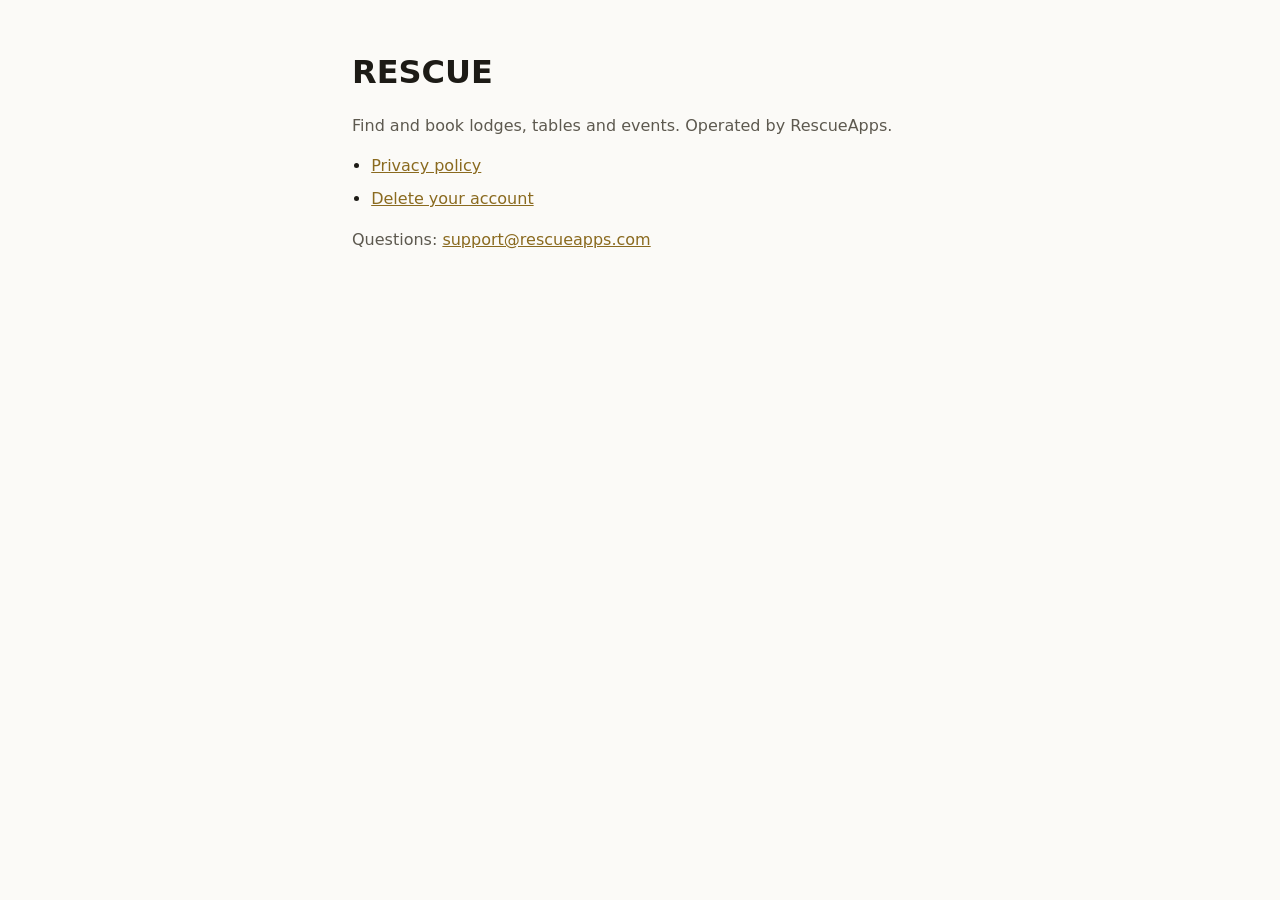
==== index.html @ b5818ec7 "Initial site: index, privacy policy, delete account Co-Authored-By: Claude Sonnet 5.5 <noreply@anthr" ====
<!doctype html>
<html lang="en">
<head>
<meta charset="utf-8">
<meta name="viewport" content="width=device-width, initial-scale=1">
<title>RESCUE</title>
<meta name="description" content="RESCUE - find and book lodges, tables and events.">
<style>
  :root { --bg:#fbfaf7; --fg:#1d1b16; --muted:#5d594f; --accent:#8a6a1f; }
  @media (prefers-color-scheme: dark) { :root { --bg:#16140f; --fg:#f1eee6; --muted:#a9a496; --accent:#d9b660; } }
  body { margin:0; background:var(--bg); color:var(--fg); font:16px/1.55 system-ui,-apple-system,"Segoe UI",Roboto,sans-serif; }
  main { max-width: 36rem; margin: 0 auto; padding: 3rem 1rem; }
  h1 { margin: 0 0 .25rem; }
  p { color: var(--muted); }
  ul { padding-left: 1.2rem; } li { margin: .5rem 0; }
  a { color: var(--accent); }
</style>
</head>
<body>
<main>
  <h1>RESCUE</h1>
  <p>Find and book lodges, tables and events. Operated by RescueApps.</p>
  <ul>
    <li><a href="privacy-policy.html">Privacy policy</a></li>
    <li><a href="delete-account.html">Delete your account</a></li>
  </ul>
  <p>Questions: <a href="mailto:support@rescueapps.com">support@rescueapps.com</a></p>
</main>
</body>
</html>
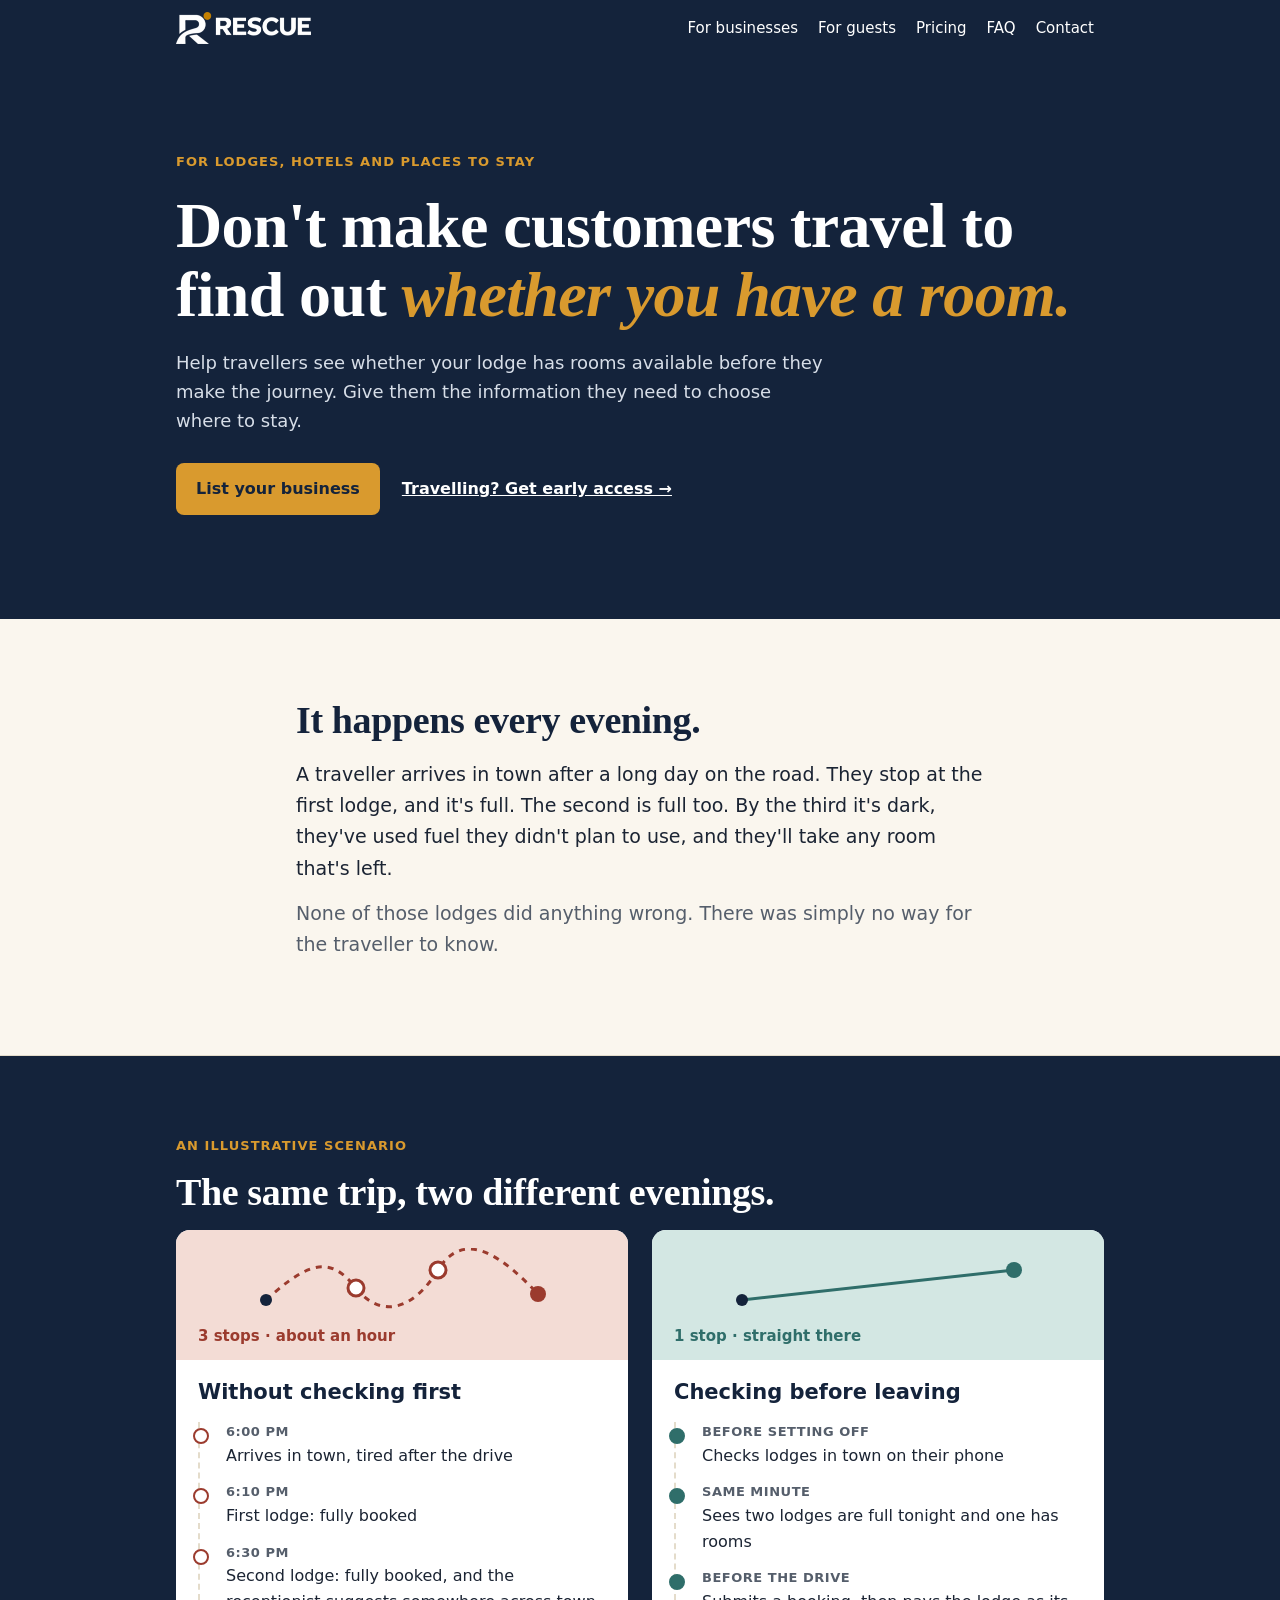
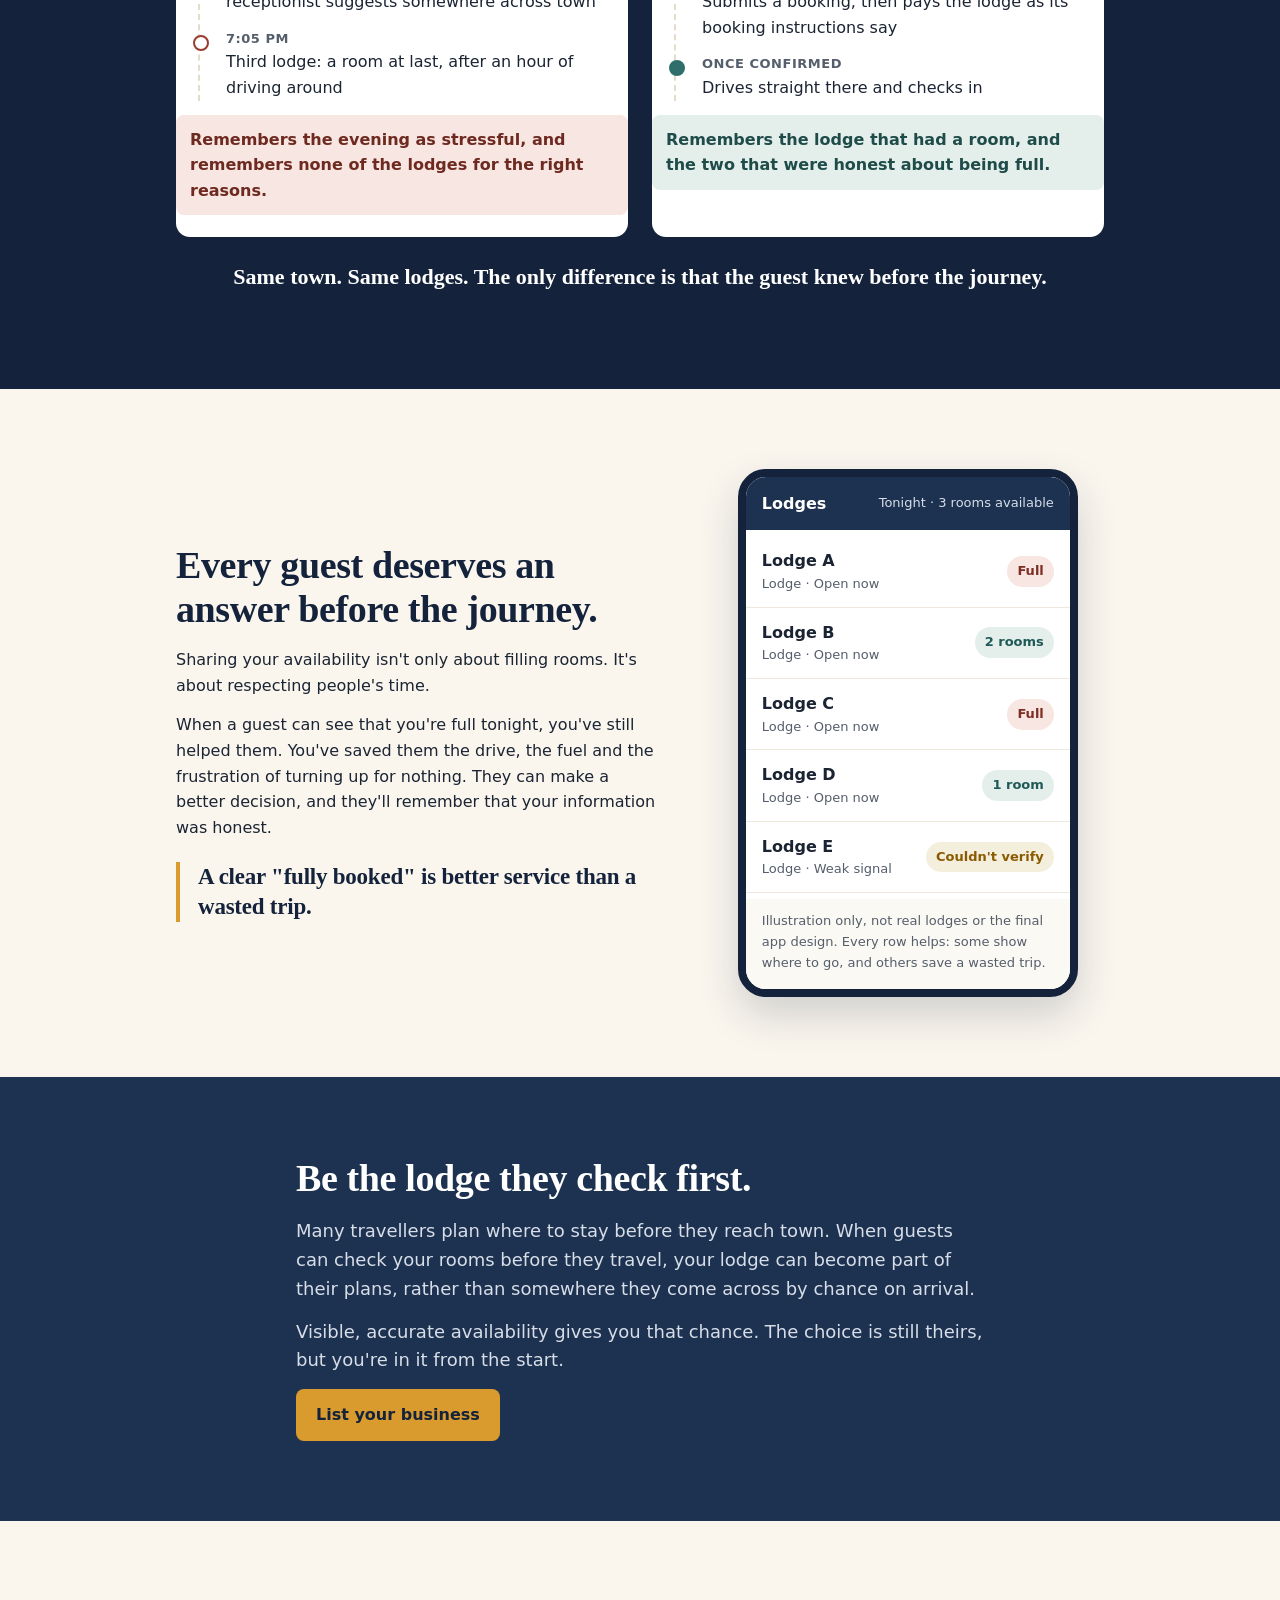
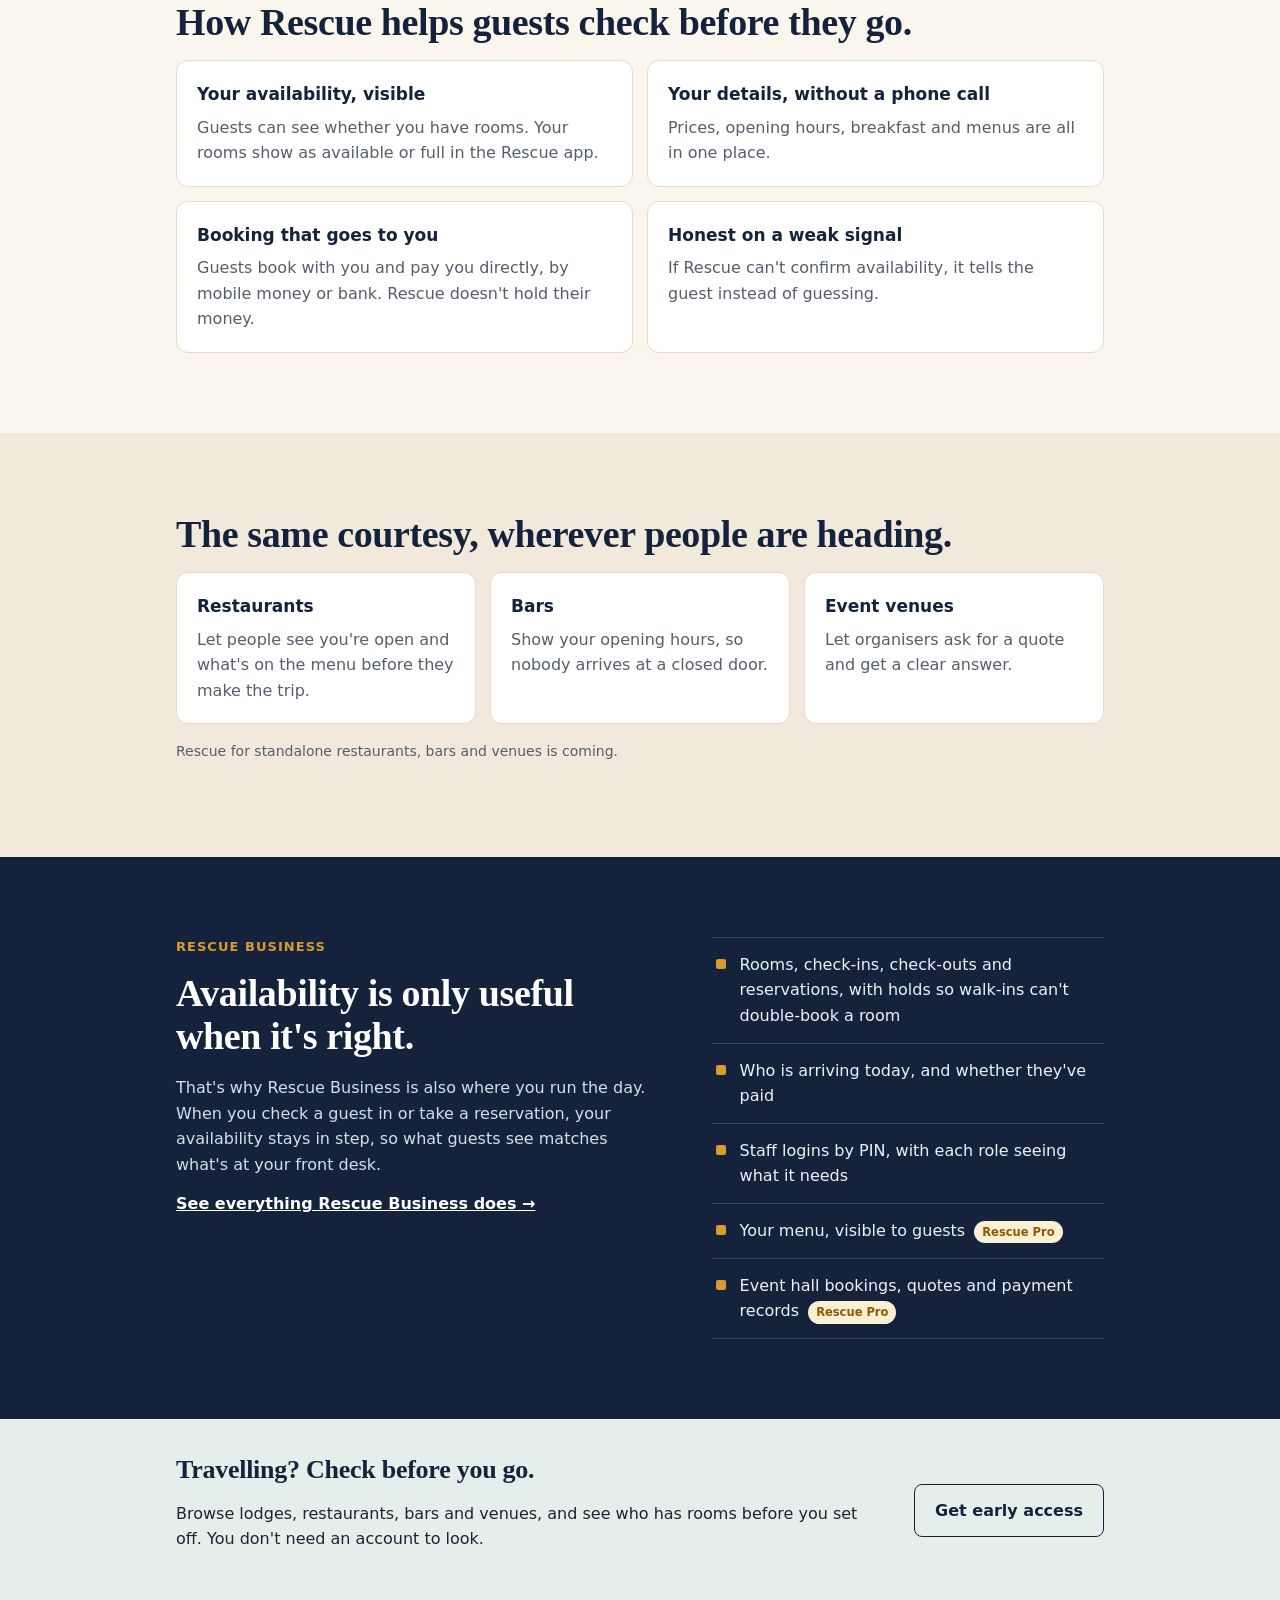
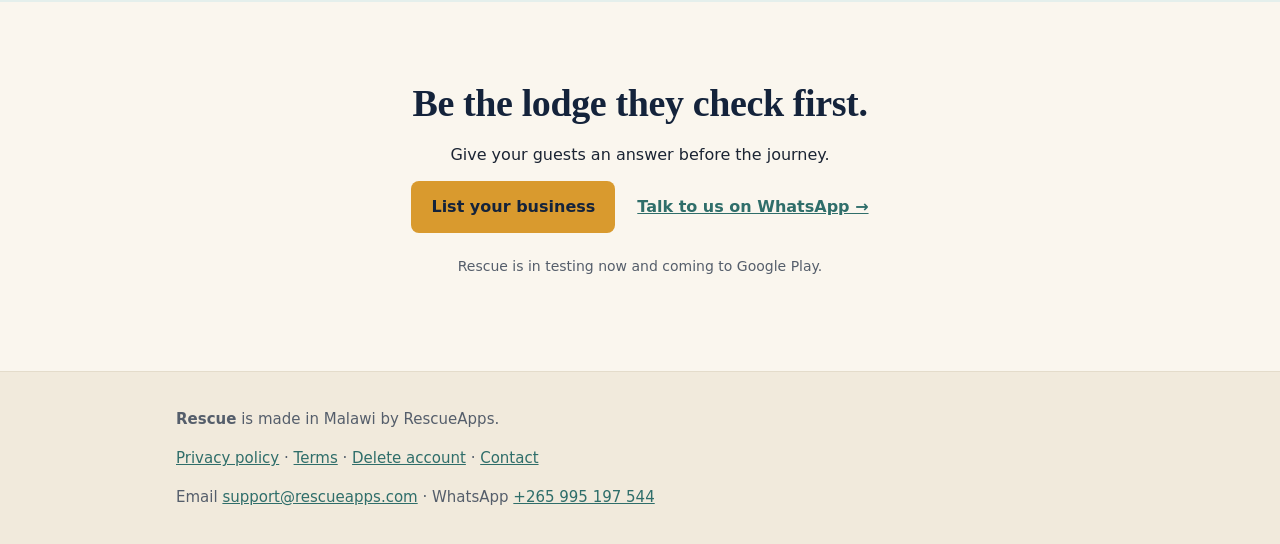
==== commit adef411a: "Rescue website v1" ====
--- a/index.html
+++ b/index.html
@@ -3,28 +3,141 @@
 <head>
 <meta charset="utf-8">
 <meta name="viewport" content="width=device-width, initial-scale=1">
-<title>RESCUE</title>
-<meta name="description" content="RESCUE - find and book lodges, tables and events.">
-<style>
-  :root { --bg:#fbfaf7; --fg:#1d1b16; --muted:#5d594f; --accent:#8a6a1f; }
-  @media (prefers-color-scheme: dark) { :root { --bg:#16140f; --fg:#f1eee6; --muted:#a9a496; --accent:#d9b660; } }
-  body { margin:0; background:var(--bg); color:var(--fg); font:16px/1.55 system-ui,-apple-system,"Segoe UI",Roboto,sans-serif; }
-  main { max-width: 36rem; margin: 0 auto; padding: 3rem 1rem; }
-  h1 { margin: 0 0 .25rem; }
-  p { color: var(--muted); }
-  ul { padding-left: 1.2rem; } li { margin: .5rem 0; }
-  a { color: var(--accent); }
-</style>
+<title>Rescue – Every guest deserves an answer before the journey</title>
+<meta name="description" content="Rescue helps lodges, restaurants, bars and event venues in Malawi show their availability before customers travel. Be the lodge they check first.">
+<link rel="canonical" href="https://rescueapps.com/">
+<meta name="theme-color" content="#14233B">
+<meta property="og:type" content="website">
+<meta property="og:site_name" content="Rescue">
+<meta property="og:title" content="Rescue – Every guest deserves an answer before the journey">
+<meta property="og:description" content="Rescue helps lodges, restaurants, bars and event venues in Malawi show their availability before customers travel. Be the lodge they check first.">
+<meta property="og:url" content="https://rescueapps.com/">
+<meta property="og:image" content="https://rescueapps.com/assets/og.png">
+<link rel="icon" href="/assets/favicon.png" type="image/png" sizes="64x64">
+<link rel="apple-touch-icon" href="/assets/apple-touch-icon.png">
+<link rel="stylesheet" href="/assets/site.css">
+<link rel="stylesheet" href="/assets/home.css">
+<script type="application/ld+json">{"@context":"https://schema.org","@type":"Organization","name":"RescueApps","url":"https://rescueapps.com","email":"support@rescueapps.com","logo":"https://rescueapps.com/assets/logo.png","areaServed":"MW","contactPoint":{"@type":"ContactPoint","contactType":"customer support","email":"support@rescueapps.com","telephone":"+265995197544","areaServed":"MW"}}</script><script type="application/ld+json">{"@context":"https://schema.org","@type":"SoftwareApplication","name":"Rescue","operatingSystem":"Android","applicationCategory":"TravelApplication","description":"Find lodges, restaurants, bars and event venues in Malawi, see live room availability and book.","offers":{"@type":"Offer","price":"0","priceCurrency":"MWK"},"publisher":{"@type":"Organization","name":"RescueApps"}}</script><script type="application/ld+json">{"@context":"https://schema.org","@type":"SoftwareApplication","name":"Rescue Business","operatingSystem":"Android","applicationCategory":"BusinessApplication","description":"Run rooms, reservations, restaurant, bar and event bookings for a hospitality business in Malawi.","offers":[{"@type":"Offer","name":"Rescue Standard (Malawi)","price":"60000","priceCurrency":"MWK"},{"@type":"Offer","name":"Rescue Pro (Malawi)","price":"100000","priceCurrency":"MWK"},{"@type":"Offer","name":"Rescue Standard (outside Malawi)","price":"25","priceCurrency":"USD"},{"@type":"Offer","name":"Rescue Pro (outside Malawi)","price":"40","priceCurrency":"USD"}],"publisher":{"@type":"Organization","name":"RescueApps"}}</script>
 </head>
 <body>
-<main>
-  <h1>RESCUE</h1>
-  <p>Find and book lodges, tables and events. Operated by RescueApps.</p>
-  <ul>
-    <li><a href="privacy-policy.html">Privacy policy</a></li>
-    <li><a href="delete-account.html">Delete your account</a></li>
-  </ul>
-  <p>Questions: <a href="mailto:support@rescueapps.com">support@rescueapps.com</a></p>
+<a class="skip" href="#main">Skip to content</a>
+<header class="top"><div class="wrap bar">
+<a class="brand" href="/"><img src="/assets/logo-header.webp" width="135" height="32" alt="Rescue – Know before you go"></a>
+<nav class="dnav" aria-label="Main"><a href="/businesses/">For businesses</a><a href="/guests/">For guests</a><a href="/pricing/">Pricing</a><a href="/faq/">FAQ</a><a href="/contact/">Contact</a></nav><details class="menu"><summary>Menu</summary><nav aria-label="Main menu"><a href="/businesses/">For businesses</a><a href="/guests/">For guests</a><a href="/pricing/">Pricing</a><a href="/faq/">FAQ</a><a href="/contact/">Contact</a></nav></details>
+</div></header>
+<main id="main">
+<section class="x-hero"><div class="wrap">
+<p class="x-eyebrow">For lodges, hotels and places to stay</p>
+<h1>Don't make customers travel to find out <em>whether you have a room.</em></h1>
+<p class="x-lead">Help travellers see whether your lodge has rooms available before they make the journey. Give them the information they need to choose where to stay.</p>
+<div class="x-ctas"><a class="xb" href="https://wa.me/265995197544?text=Hi%20Rescue%2C%20I%27d%20like%20to%20list%20my%20business.">List your business</a><a class="xl light" href="#travellers">Travelling? Get early access →</a></div>
+</div></section>
+
+<section class="x-scene"><div class="wrap narrow">
+<h2>It happens every evening.</h2>
+<p>A traveller arrives in town after a long day on the road. They stop at the first lodge, and it's full. The second is full too. By the third it's dark, they've used fuel they didn't plan to use, and they'll take any room that's left.</p>
+<p class="x-soft">None of those lodges did anything wrong. There was simply no way for the traveller to know.</p>
+</div></section>
+
+<section class="x-compare"><div class="wrap">
+<p class="x-label">An illustrative scenario</p>
+<h2>The same trip, two different evenings.</h2>
+<div class="x-cols">
+<div class="x-col bad"><div class="x-route" aria-hidden="true"><svg viewBox="0 0 300 70"><path d="M14 52 C60 10 80 10 104 40 S160 64 186 22 S250 8 286 46" fill="none" stroke="currentColor" stroke-width="3" stroke-dasharray="6 6"/><circle cx="104" cy="40" r="8" class="pf"/><circle cx="186" cy="22" r="8" class="pf"/><circle cx="286" cy="46" r="8" class="po"/><circle cx="14" cy="52" r="6" class="ps"/></svg><span>3 stops · about an hour</span></div><h3>Without checking first</h3><ol>
+<li><b>6:00 pm</b>Arrives in town, tired after the drive</li>
+<li><b>6:10 pm</b>First lodge: fully booked</li>
+<li><b>6:30 pm</b>Second lodge: fully booked, and the receptionist suggests somewhere across town</li>
+<li><b>7:05 pm</b>Third lodge: a room at last, after an hour of driving around</li></ol>
+<p class="x-out">Remembers the evening as stressful, and remembers none of the lodges for the right reasons.</p></div>
+<div class="x-col good"><div class="x-route" aria-hidden="true"><svg viewBox="0 0 300 70"><path d="M14 52 L286 22" fill="none" stroke="currentColor" stroke-width="3"/><circle cx="286" cy="22" r="8" class="po"/><circle cx="14" cy="52" r="6" class="ps"/></svg><span>1 stop · straight there</span></div><h3>Checking before leaving</h3><ol>
+<li><b>Before setting off</b>Checks lodges in town on their phone</li>
+<li><b>Same minute</b>Sees two lodges are full tonight and one has rooms</li>
+<li><b>Before the drive</b>Submits a booking, then pays the lodge as its booking instructions say</li>
+<li><b>Once confirmed</b>Drives straight there and checks in</li></ol>
+<p class="x-out">Remembers the lodge that had a room, and the two that were honest about being full.</p></div>
+</div>
+<p class="x-close">Same town. Same lodges. The only difference is that the guest knew before the journey.</p>
+</div></section>
+
+<section class="x-belief"><div class="wrap x-split">
+<div>
+<h2>Every guest deserves an answer before the journey.</h2>
+<p>Sharing your availability isn't only about filling rooms. It's about respecting people's time.</p>
+<p>When a guest can see that you're full tonight, you've still helped them. You've saved them the drive, the fuel and the frustration of turning up for nothing. They can make a better decision, and they'll remember that your information was honest.</p>
+<blockquote>A clear "fully booked" is better service than a wasted trip.</blockquote>
+</div>
+<figure class="x-phone" aria-label="Illustration of a lodge availability list in the Rescue app">
+<div class="ph-bar"><span>Lodges</span><span class="ph-date">Tonight · 3 rooms available</span></div>
+<ul>
+<li><div><b>Lodge A</b><small>Lodge · Open now</small></div><span class="chip full">Full</span></li>
+<li><div><b>Lodge B</b><small>Lodge · Open now</small></div><span class="chip ok">2 rooms</span></li>
+<li><div><b>Lodge C</b><small>Lodge · Open now</small></div><span class="chip full">Full</span></li>
+<li><div><b>Lodge D</b><small>Lodge · Open now</small></div><span class="chip ok">1 room</span></li>
+<li><div><b>Lodge E</b><small>Lodge · Weak signal</small></div><span class="chip chk">Couldn't verify</span></li>
+</ul>
+<figcaption>Illustration only, not real lodges or the final app design. Every row helps: some show where to go, and others save a wasted trip.</figcaption>
+</figure>
+</div></section>
+
+<section class="x-opp"><div class="wrap narrow">
+<h2>Be the lodge they check first.</h2>
+<p>Many travellers plan where to stay before they reach town. When guests can check your rooms before they travel, your lodge can become part of their plans, rather than somewhere they come across by chance on arrival.</p>
+<p>Visible, accurate availability gives you that chance. The choice is still theirs, but you're in it from the start.</p>
+<a class="xb" href="https://wa.me/265995197544?text=Hi%20Rescue%2C%20I%27d%20like%20to%20list%20my%20business.">List your business</a>
+</div></section>
+
+<section class="x-how"><div class="wrap">
+<h2>How Rescue helps guests check before they go.</h2>
+<div class="x-grid">
+<div><h3>Your availability, visible</h3><p>Guests can see whether you have rooms. Your rooms show as available or full in the Rescue app.</p></div>
+<div><h3>Your details, without a phone call</h3><p>Prices, opening hours, breakfast and menus are all in one place.</p></div>
+<div><h3>Booking that goes to you</h3><p>Guests book with you and pay you directly, by mobile money or bank. Rescue doesn't hold their money.</p></div>
+<div><h3>Honest on a weak signal</h3><p>If Rescue can't confirm availability, it tells the guest instead of guessing.</p></div>
+</div></div></section>
+
+<section class="x-beyond"><div class="wrap">
+<h2>The same courtesy, wherever people are heading.</h2>
+<div class="x-grid three">
+<div><h3>Restaurants</h3><p>Let people see you're open and what's on the menu before they make the trip.</p></div>
+<div><h3>Bars</h3><p>Show your opening hours, so nobody arrives at a closed door.</p></div>
+<div><h3>Event venues</h3><p>Let organisers ask for a quote and get a clear answer.</p></div>
+</div>
+<p class="x-note">Rescue for standalone restaurants, bars and venues is coming.</p>
+</div></section>
+
+<section class="x-biz"><div class="wrap x-split">
+<div>
+<p class="x-label light">Rescue Business</p>
+<h2>Availability is only useful when it's right.</h2>
+<p>That's why Rescue Business is also where you run the day. When you check a guest in or take a reservation, your availability stays in step, so what guests see matches what's at your front desk.</p>
+<a class="xl light" href="/businesses/">See everything Rescue Business does →</a>
+</div>
+<ul class="x-list">
+<li>Rooms, check-ins, check-outs and reservations, with holds so walk-ins can't double-book a room</li>
+<li>Who is arriving today, and whether they've paid</li>
+<li>Staff logins by PIN, with each role seeing what it needs</li>
+<li>Your menu, visible to guests <span class="pro-tag">Rescue Pro</span></li>
+<li>Event hall bookings, quotes and payment records <span class="pro-tag">Rescue Pro</span></li>
+</ul>
+</div></section>
+
+<section class="x-trav" id="travellers"><div class="wrap x-row">
+<div><h2>Travelling? Check before you go.</h2>
+<p>Browse lodges, restaurants, bars and venues, and see who has rooms before you set off. You don't need an account to look.</p></div>
+<a class="xb ghost" href="https://wa.me/265995197544?text=Hi%20Rescue%2C%20please%20add%20me%20to%20early%20access%20for%20the%20guest%20app.">Get early access</a>
+</div></section>
+
+<section class="x-end"><div class="wrap narrow">
+<h2>Be the lodge they check first.</h2>
+<p>Give your guests an answer before the journey.</p>
+<div class="x-ctas"><a class="xb" href="https://wa.me/265995197544?text=Hi%20Rescue%2C%20I%27d%20like%20to%20list%20my%20business.">List your business</a><a class="xl light" href="https://wa.me/265995197544">Talk to us on WhatsApp →</a></div>
+<p class="x-status">Rescue is in testing now and coming to Google Play.</p>
+</div></section>
 </main>
+<footer class="foot"><div class="wrap">
+<p><strong>Rescue</strong> is made in Malawi by RescueApps.</p>
+<p><a href="/privacy-policy">Privacy policy</a> · <a href="/terms/">Terms</a> · <a href="/delete-account">Delete account</a> · <a href="/contact/">Contact</a></p>
+<p>Email <a href="mailto:support@rescueapps.com">support@rescueapps.com</a> · WhatsApp <a href="https://wa.me/265995197544">+265 995 197 544</a></p>
+</div></footer>
 </body>
 </html>
--- a/assets/site.css
+++ b/assets/site.css
@@ -0,0 +1,46 @@
+:root{--dark:#14233B;--green:#2F6E6A;--lime:#D99A2E;--text:#1B2433;--muted:#555E6B;--bg:#FAF6EE;--card:#fff;--border:#E4DCCB;--tint:#E4EFEC}
+*{box-sizing:border-box}
+body{margin:0;background:var(--bg);color:var(--text);font:16px/1.6 system-ui,-apple-system,"Segoe UI",Roboto,sans-serif}
+a{color:var(--green)}
+a:focus-visible,summary:focus-visible,.btn:focus-visible{outline:3px solid var(--lime);outline-offset:2px}
+.wrap{max-width:960px;margin:0 auto;padding:0 16px}
+.skip{position:absolute;left:-999px}.skip:focus{left:8px;top:8px;background:#fff;padding:8px;z-index:9}
+.top{background:var(--dark);color:#fff}
+.bar{display:flex;align-items:center;justify-content:space-between;min-height:56px;gap:12px}
+.brand{display:flex;align-items:center;gap:8px;color:#fff;text-decoration:none;font-weight:700;font-size:20px}
+.logo{width:32px;height:32px}
+.menu summary{cursor:pointer;color:#fff;padding:8px 12px;border:1px solid #2E5552;border-radius:8px;list-style:none}
+.menu summary::-webkit-details-marker{display:none}
+.menu nav{position:absolute;right:16px;left:16px;background:var(--dark);padding:8px 0 16px;z-index:5}
+.menu nav a{display:block;color:#fff;padding:10px 16px;text-decoration:none}
+.menu nav a[aria-current]{color:var(--lime)}
+.dnav{display:none}.dnav a{color:#fff;padding:8px 10px;font-size:15px;text-decoration:none}.dnav a[aria-current]{color:var(--lime)}
+@media(min-width:760px){.menu{display:none}.dnav{display:flex}}
+.hero{background:var(--dark);color:#fff;padding:40px 0 48px}
+.hero.sm{padding:28px 0 32px}
+.hero h1{margin:0 0 12px;font-size:30px;line-height:1.2}
+.lead{color:#D2E8DE;font-size:18px;margin:0 0 20px;max-width:40em}
+.hero .note{color:#B9D6CB}
+.ctas{display:flex;flex-wrap:wrap;gap:12px}
+.btn{display:inline-block;background:var(--lime);color:var(--dark);font-weight:700;padding:12px 18px;border-radius:10px;text-decoration:none;min-height:44px}
+.btn.alt{background:#fff;color:var(--dark)}
+section.wrap{padding-top:28px;padding-bottom:8px}
+h2{color:var(--dark);font-size:22px;margin:0 0 10px}
+h3{margin:8px 0 4px;font-size:17px}
+.two,.grid{display:grid;gap:16px}
+@media(min-width:760px){.two{grid-template-columns:1fr 1fr}.grid{grid-template-columns:repeat(3,1fr)}.hero h1{font-size:40px}}
+.panel,.card,.biz{background:var(--card);border:1px solid var(--border);border-radius:16px;padding:20px}
+.card p{margin:0;color:var(--muted)}
+.ic{width:28px;height:28px;fill:none;stroke:var(--green);stroke-width:2;stroke-linecap:round;stroke-linejoin:round;flex:none}
+.ticks{list-style:none;padding:0}.ticks li{display:flex;gap:8px;margin:8px 0}.ticks .ic{width:20px;height:20px;margin-top:3px}
+.biz{display:flex;gap:14px;margin-bottom:16px}.biz ul{margin:0;padding-left:18px}
+.steps{padding-left:20px}.steps li{margin:10px 0}
+.price{font-size:30px;font-weight:800;color:var(--dark);margin:0}.price span{font-size:16px;font-weight:400;color:var(--muted)}
+.pro{border:2px solid var(--green)}
+.note{color:var(--muted);font-size:15px}
+.warn{background:#FFF4DC;border:1px solid #E9C46A;color:#6B4200;padding:12px;border-radius:10px}
+.faq details{background:#fff;border:1px solid var(--border);border-radius:12px;padding:14px 16px;margin-bottom:10px}
+.faq summary{cursor:pointer;font-weight:600}
+.prose{max-width:760px}
+.foot{margin-top:40px;background:#fff;border-top:1px solid var(--border);padding:20px 0;font-size:15px;color:var(--muted)}
+main section.wrap .btn.alt,.panel .btn.alt{background:var(--dark);color:#fff}
--- a/assets/home.css
+++ b/assets/home.css
@@ -0,0 +1,102 @@
+/* Homepage only: navy / ivory / muted teal / amber */
+:root{--navy:#14233B;--navy2:#1D3150;--ivory:#FAF6EE;--sand:#F1EADC;--teal:#2F6E6A;--tealbg:#E4EFEC;--amber:#D99A2E;--amberText:#8A5A00;--ink:#1B2433;--soft:#555E6B;--line:#E4DCCB;--red:#9B3B2E;--redbg:#F7E6E1}
+body{background:var(--ivory);color:var(--ink)}
+.top{background:var(--navy)}
+.logo rect{fill:var(--navy2)}.logo circle{fill:var(--amber)}
+.dnav a[aria-current],.menu nav a[aria-current]{color:var(--amber)}
+.menu nav{background:var(--navy)}
+.menu summary{border-color:#3A4D6B}
+a{color:var(--teal)}
+a:focus-visible,.xb:focus-visible,summary:focus-visible{outline:3px solid var(--amber);outline-offset:2px}
+.x-hero h1,main h2,.x-belief blockquote{font-family:"Iowan Old Style","Palatino Linotype",Palatino,Georgia,"Times New Roman",serif;font-weight:700;letter-spacing:-.01em}
+.narrow{max-width:720px}
+section[class^="x-"]{padding:52px 0}
+main h2{font-size:clamp(26px,6.4vw,38px);line-height:1.15;color:var(--navy);margin:0 0 16px}
+main h3{font-size:17px;margin:0 0 6px;color:var(--navy)}
+main p{margin:0 0 14px}
+.x-hero{background:var(--navy);color:#fff;padding:56px 0 64px!important}
+.x-eyebrow{color:var(--amber);font-size:13px;font-weight:700;letter-spacing:.08em;text-transform:uppercase;margin:0 0 18px!important}
+.x-hero h1{font-size:clamp(32px,8.6vw,60px);line-height:1.08;margin:0 0 20px;max-width:15em}
+.x-lead{font-size:18px;color:#D7DEE8;max-width:36em;margin-bottom:28px!important}
+.x-ctas{display:flex;flex-wrap:wrap;align-items:center;gap:14px 22px}
+.xb{display:inline-block;background:var(--amber);color:var(--navy);font-weight:700;padding:13px 20px;border-radius:8px;text-decoration:none;min-height:46px}
+.xb.ghost{background:transparent;color:var(--navy);border:1.5px solid var(--navy)}
+.xl{font-weight:600}.xl.light{color:#fff}
+.x-scene{border-bottom:1px solid var(--line)}
+.x-scene p{font-size:19px;line-height:1.65}
+.x-soft{color:var(--soft)}
+.x-label{font-size:13px;font-weight:700;letter-spacing:.08em;text-transform:uppercase;color:var(--amberText)}
+.x-label.light{color:var(--amber)}
+.x-compare{background:var(--sand)}
+.x-cols{display:grid;gap:16px;margin-top:8px}
+.x-col{background:#fff;border-radius:14px;padding:22px;border-top:5px solid}
+.x-col.bad{border-color:var(--red)}.x-col.good{border-color:var(--teal)}
+.x-col h3{font-size:19px;margin-bottom:12px}
+.x-col ol{list-style:none;margin:0 0 14px;padding:0 0 0 14px;border-left:2px dashed var(--line)}
+.x-col li{position:relative;margin:0 0 14px;padding-left:12px}
+.x-col li::before{content:"";position:absolute;left:-21px;top:6px;width:12px;height:12px;border-radius:50%;background:#fff;border:2px solid}
+.bad li::before{border-color:var(--red)}.good li::before{border-color:var(--teal);background:var(--teal)}
+.x-col li b{display:block;font-size:13px;letter-spacing:.04em;text-transform:uppercase;color:var(--soft)}
+.x-out{margin:0!important;padding:12px 14px;border-radius:8px;font-weight:600}
+.bad .x-out{background:var(--redbg);color:#6E2A20}.good .x-out{background:var(--tealbg);color:#1F4C49}
+.x-close{margin-top:22px!important;font-size:19px;font-weight:600;color:var(--navy);text-align:center}
+.x-split{display:grid;gap:32px;align-items:center}
+.x-belief blockquote{margin:22px 0 0;padding-left:18px;border-left:4px solid var(--amber);font-size:23px;line-height:1.3;color:var(--navy)}
+.ok .st{color:#1F5A56}.full .st{color:var(--red)}
+.x-opp{background:var(--navy2);color:#fff}
+.x-opp h2{color:#fff}.x-opp p{color:#D7DEE8;font-size:18px}
+.x-grid{display:grid;gap:14px}
+.x-grid>div{background:#fff;border:1px solid var(--line);border-radius:12px;padding:20px}
+.x-grid p{color:var(--soft);margin:0}
+.x-note{font-size:14px;color:var(--soft);margin-top:16px!important}
+.x-beyond{background:var(--sand)}
+.x-biz{background:var(--navy);color:#fff}
+.x-biz h2{color:#fff}.x-biz p{color:#D7DEE8}
+.x-list{list-style:none;margin:0;padding:0;border-top:1px solid #33476A}
+.x-list li{padding:14px 0 14px 28px;border-bottom:1px solid #33476A;position:relative;color:#EEF1F6}
+.x-list li::before{content:"";position:absolute;left:4px;top:21px;width:10px;height:10px;border-radius:2px;background:var(--amber)}
+.x-trav{background:var(--tealbg);padding:36px 0!important}
+.x-trav h2{font-size:26px}
+.x-row{display:grid;gap:12px;align-items:center}
+.x-end{text-align:center}
+.x-end .x-ctas{justify-content:center}.x-end .xl{color:var(--teal)}
+.x-status{margin-top:22px!important;font-size:14px;color:var(--soft)}
+.foot{background:var(--sand);border-color:var(--line);margin-top:0}
+@media(min-width:760px){
+ .x-hero{padding:96px 0 104px!important}
+ section[class^="x-"]{padding:80px 0}
+ .x-cols{grid-template-columns:1fr 1fr;gap:24px}
+ .x-split{grid-template-columns:1.1fr .9fr;gap:56px}
+ .x-grid{grid-template-columns:repeat(2,1fr)}
+ .x-grid.three{grid-template-columns:repeat(3,1fr)}
+ .x-row{grid-template-columns:1fr auto;gap:40px}
+ .x-biz .x-split{align-items:start}
+}
+.x-hero h1 em{font-style:italic;color:var(--amber)}
+@media(min-width:760px){.x-hero h1{font-size:64px}}
+/* comparison: high-contrast stage */
+.x-compare{background:var(--navy)!important;color:#fff}
+.x-compare h2{color:#fff}.x-compare .x-label{color:var(--amber)}
+.x-col{border-top:0;padding:0;overflow:hidden;color:var(--ink)}
+.x-col>h3,.x-col>ol,.x-col>.x-out{margin-left:22px;margin-right:22px}
+.x-col>.x-out{margin-bottom:22px!important}
+.x-route{padding:18px 22px 12px;margin-bottom:16px}
+.bad .x-route{background:#F3DCD5;color:var(--red)}.good .x-route{background:#D3E7E3;color:var(--teal)}
+.x-route svg{display:block;width:100%;height:auto;max-height:70px}
+.x-route span{display:block;margin-top:6px;font-weight:800;font-size:15px}
+.pf{fill:#fff;stroke:var(--red);stroke-width:3}.po{fill:currentColor}.ps{fill:var(--navy)}
+.x-col h3{font-size:21px}
+.x-close{color:#fff!important;font-family:"Iowan Old Style","Palatino Linotype",Palatino,Georgia,serif;font-size:22px!important}
+/* app-like availability mock */
+.x-phone{margin:0 auto;max-width:340px;background:#fff;border:8px solid var(--navy);border-radius:28px;overflow:hidden;box-shadow:0 18px 40px rgba(20,35,59,.18)}
+.ph-bar{display:flex;justify-content:space-between;align-items:center;background:var(--navy2);color:#fff;padding:14px 16px;font-weight:700}
+.ph-date{font-weight:500;font-size:13px;color:#D7DEE8}
+.x-phone ul{list-style:none;margin:0;padding:6px 0}
+.x-phone li{display:flex;justify-content:space-between;align-items:center;gap:10px;padding:12px 16px;border-bottom:1px solid #EEE8DC}
+.x-phone li small{display:block;color:var(--soft);font-size:13px}
+.chip{flex:none;font-size:13px;font-weight:700;padding:5px 10px;border-radius:99px}
+.chip.ok{background:var(--tealbg);color:#1F5A56}.chip.full{background:var(--redbg);color:#7E2E23}.chip.chk{background:#F4EEDD;color:var(--amberText)}
+.x-phone figcaption{padding:12px 16px 16px;font-size:13px;color:var(--soft);background:#FBF9F4}
+@media(max-width:420px){.x-ctas .xb{width:100%;text-align:center}}
+@media(max-width:520px){.x-phone{border-width:6px;border-radius:22px}.ph-bar{padding:10px 14px;font-size:15px}.x-phone ul{padding:2px 0}.x-phone li{padding:8px 14px}.x-phone li b{font-size:15px}.x-phone li small{font-size:12.5px}.chip{font-size:12.5px;padding:4px 9px}.x-phone figcaption{padding:10px 14px 12px}}
+.x-list .pro-tag{background:#FBEFD6;color:#8A5A00;display:inline-block;font-size:11.5px;font-weight:800;padding:2px 8px;border-radius:99px;margin-left:4px}
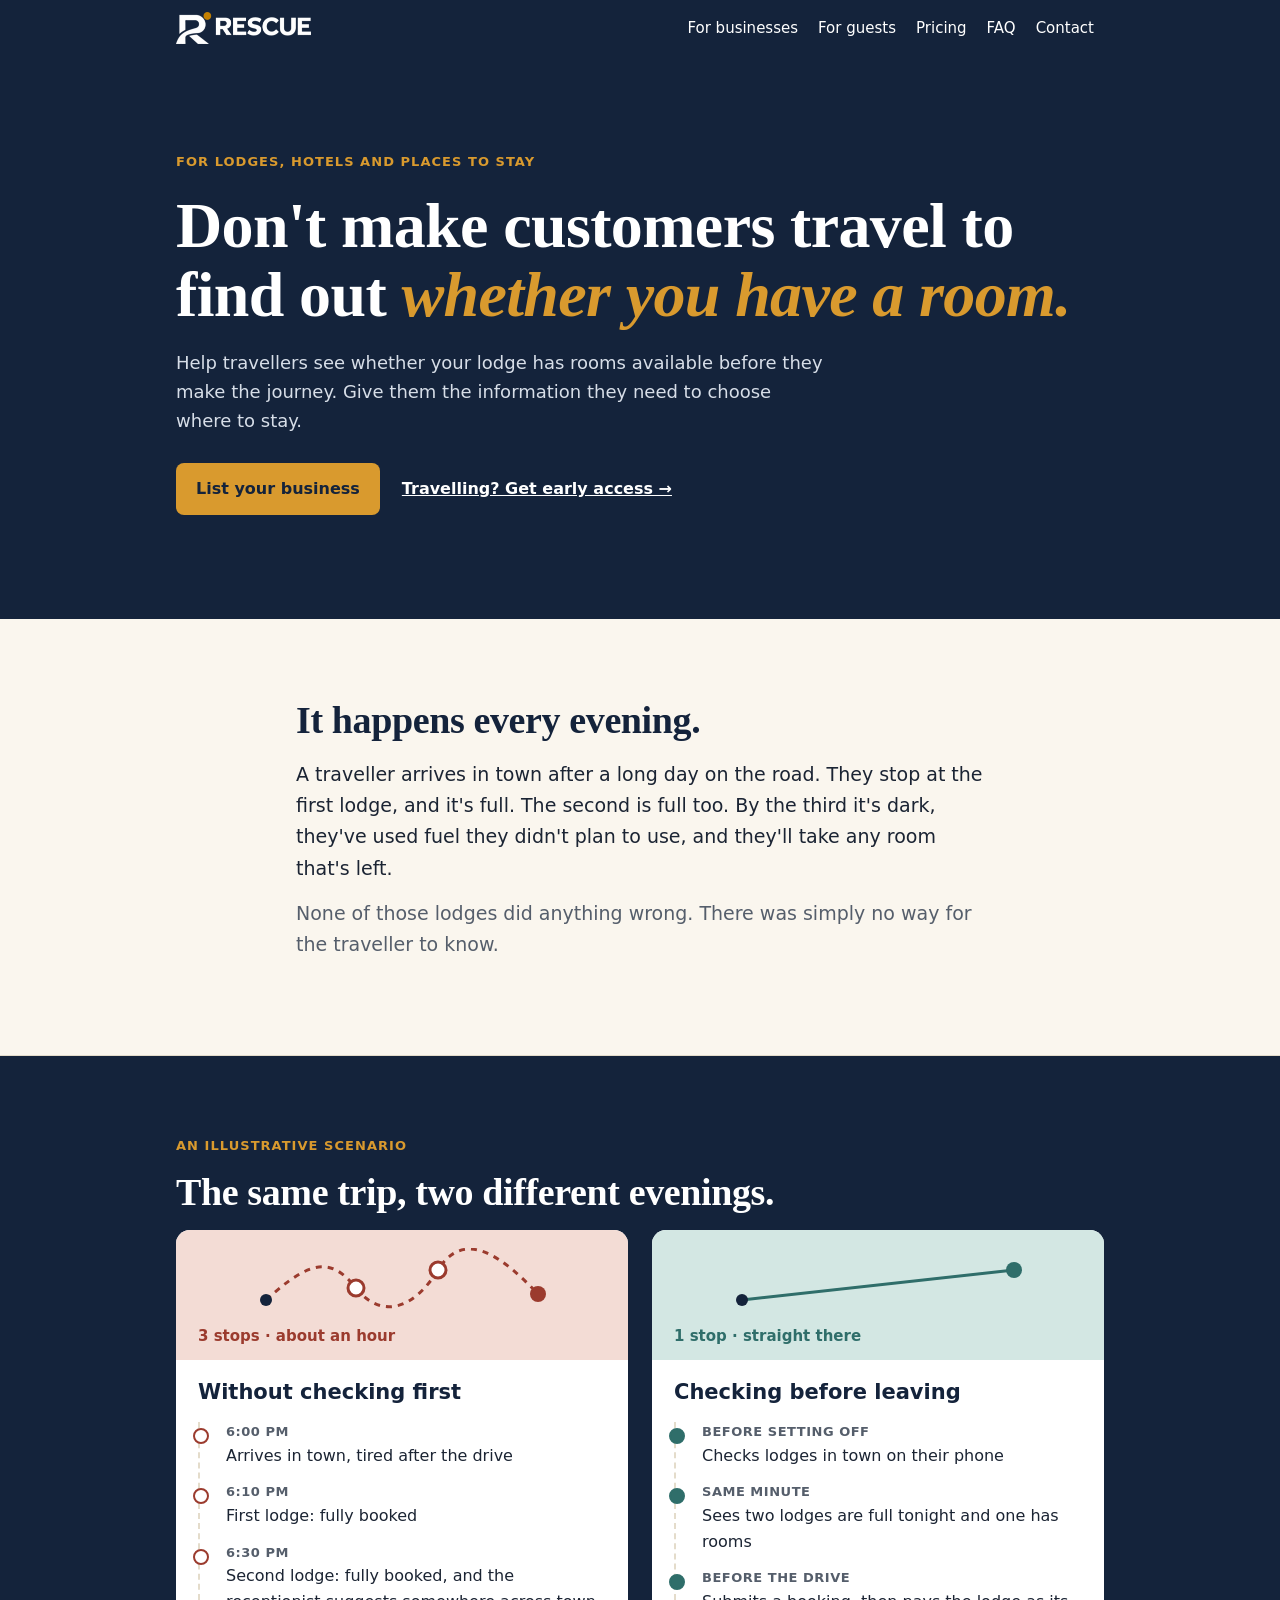
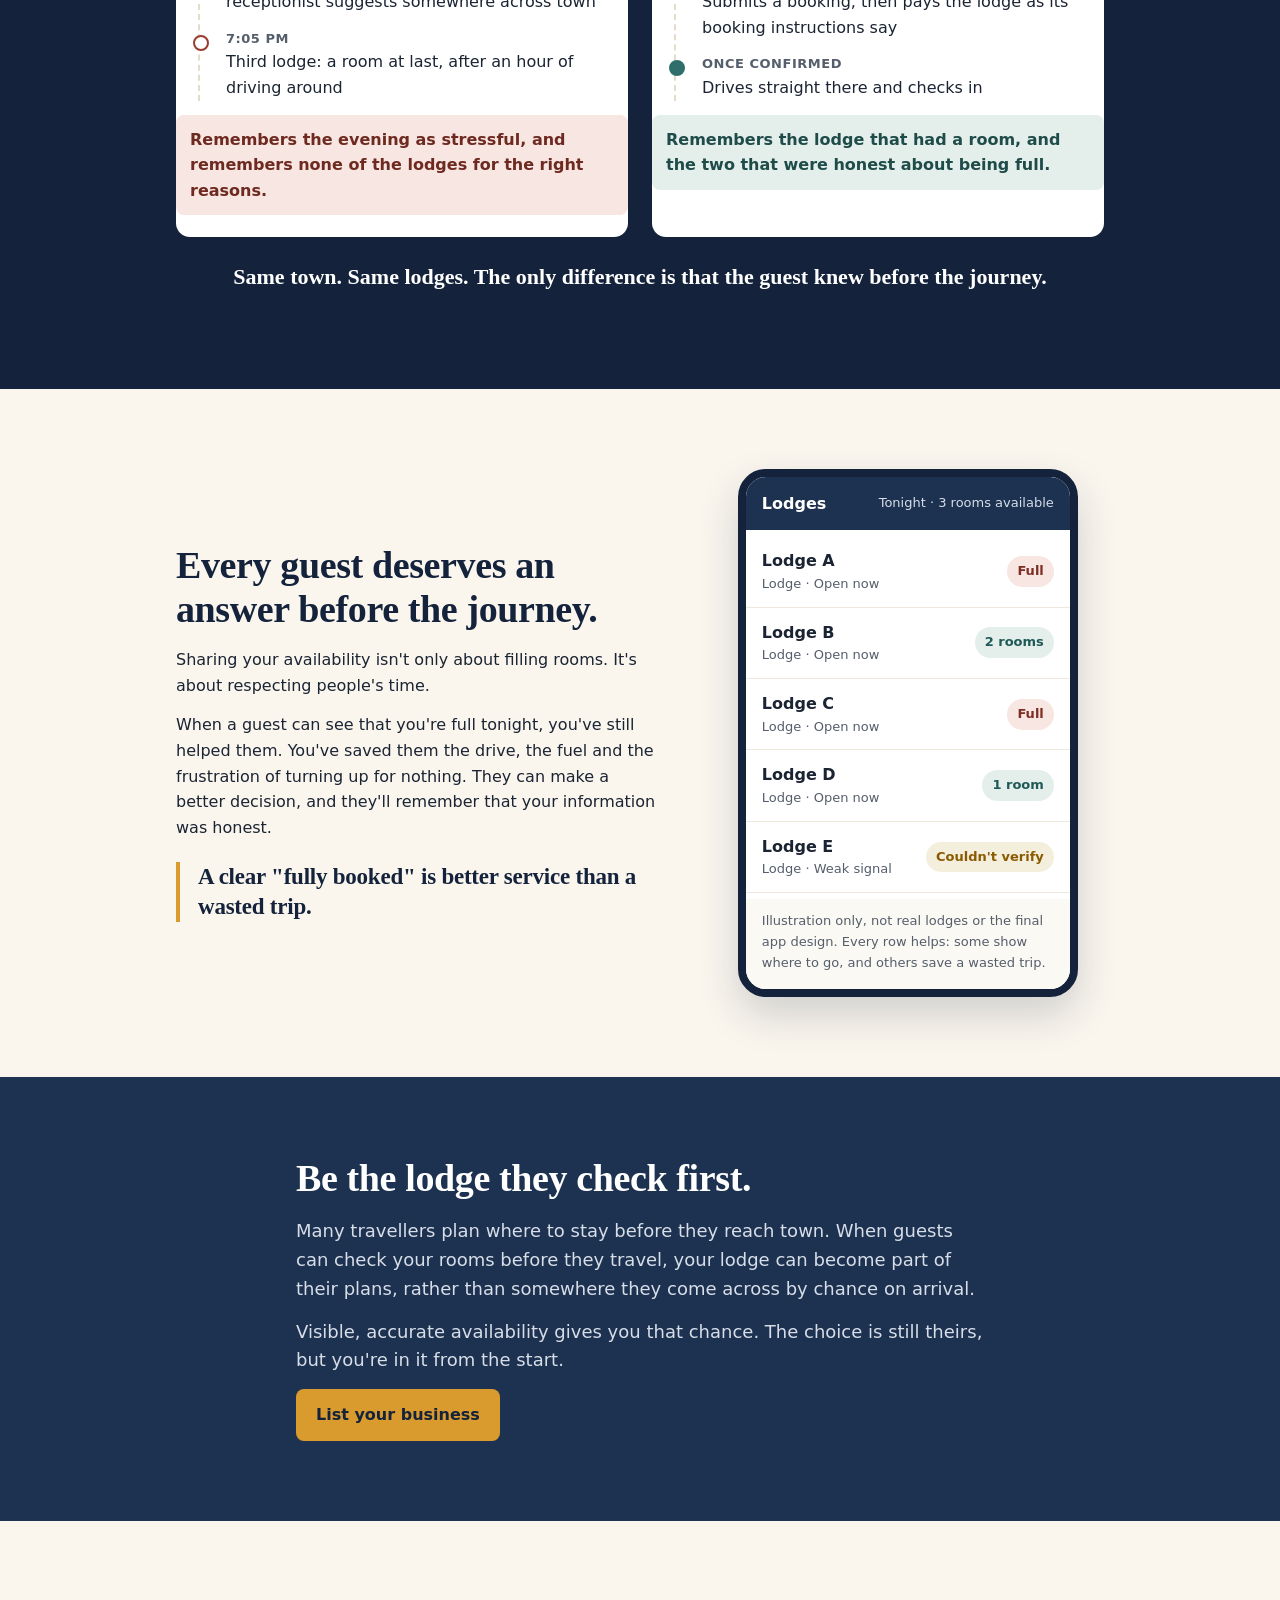
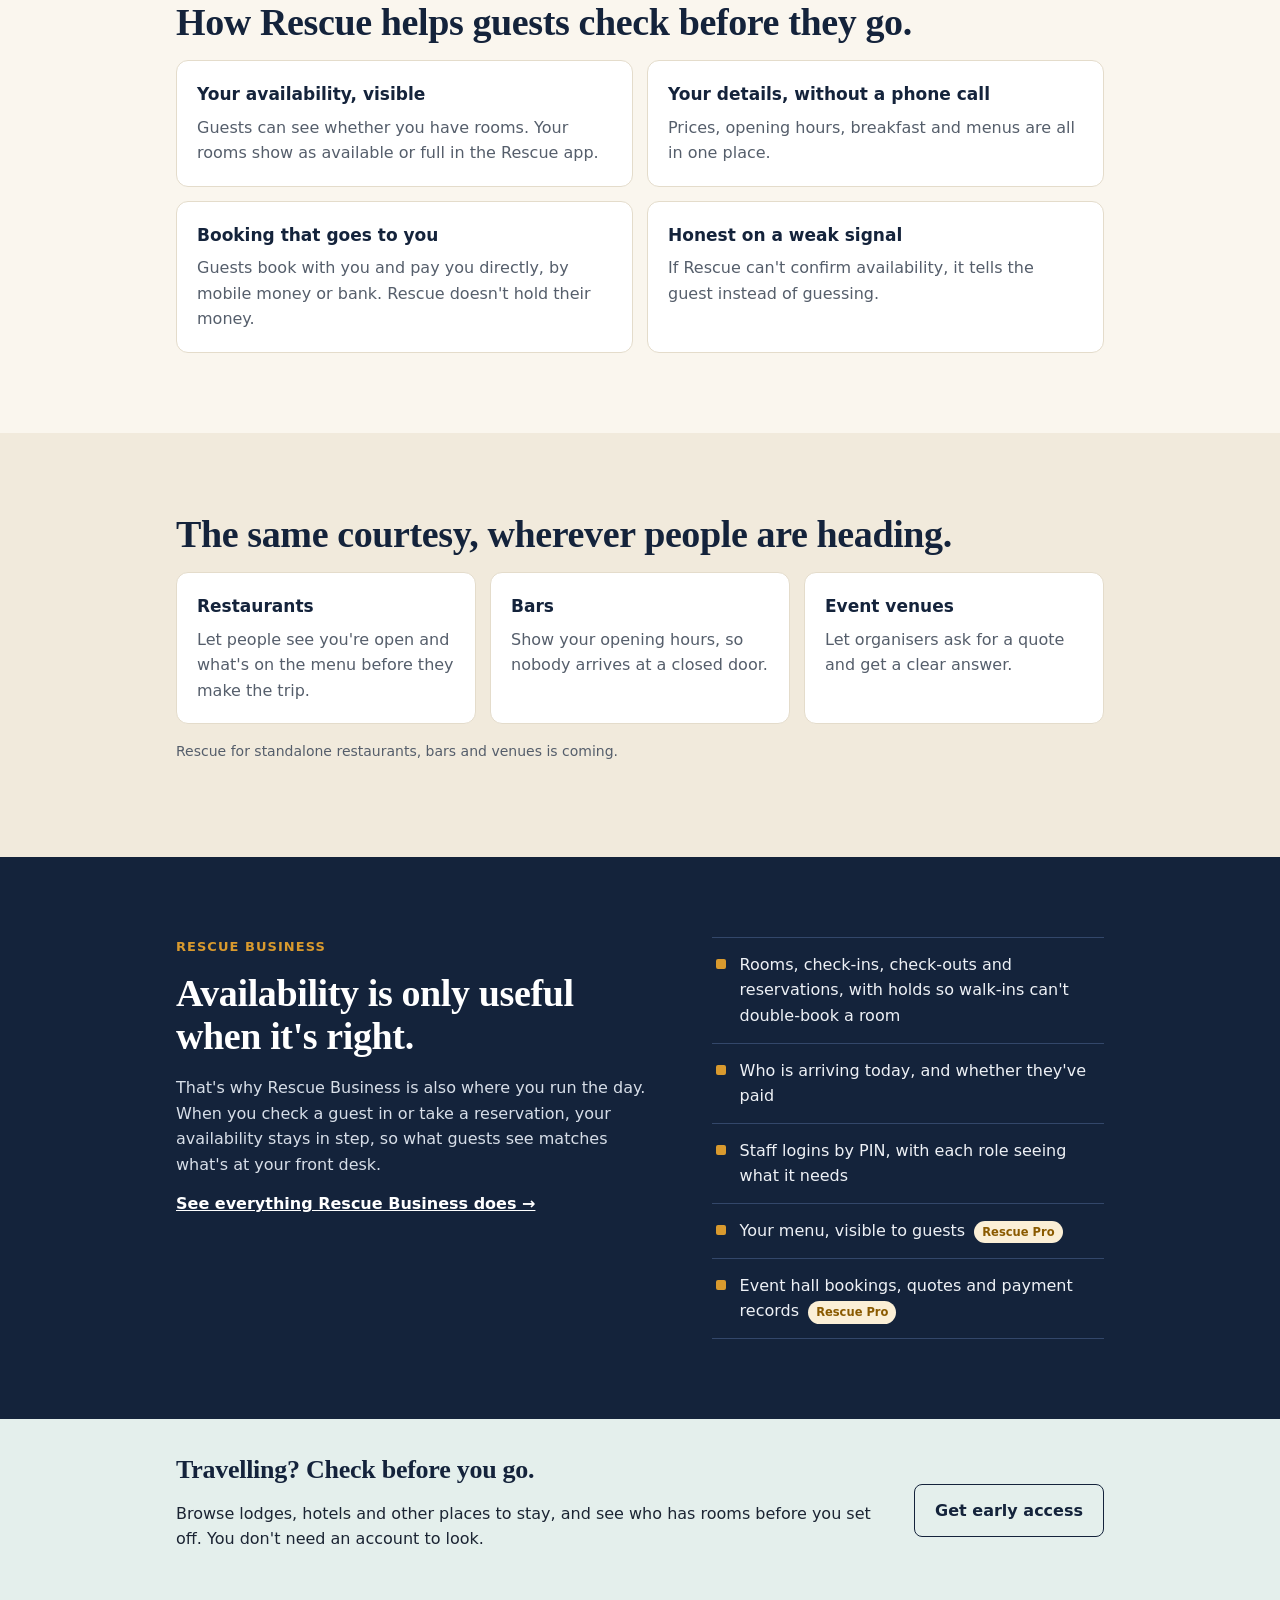
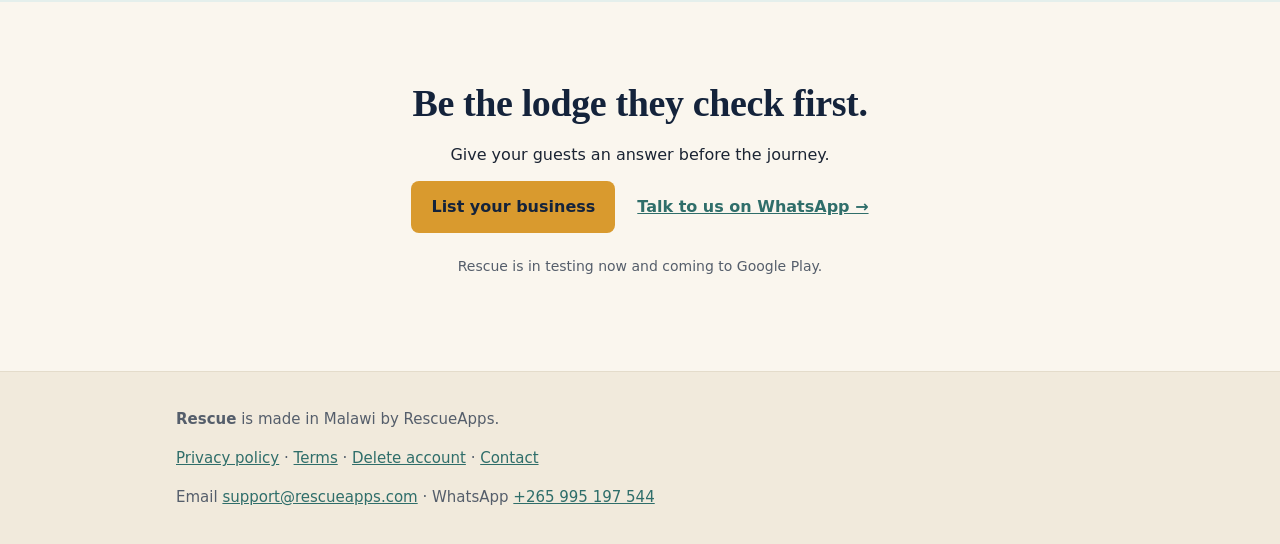
==== commit ec3cfa92: "Copy: accommodation-only scope Launch scope is places to stay in Malawi, Zambia, Zimbabwe, Mozambiqu" ====
--- a/index.html
+++ b/index.html
@@ -4,20 +4,20 @@
 <meta charset="utf-8">
 <meta name="viewport" content="width=device-width, initial-scale=1">
 <title>Rescue – Every guest deserves an answer before the journey</title>
-<meta name="description" content="Rescue helps lodges, restaurants, bars and event venues in Malawi show their availability before customers travel. Be the lodge they check first.">
+<meta name="description" content="Rescue helps lodges, hotels and places to stay show their availability before guests travel. Be the lodge they check first.">
 <link rel="canonical" href="https://rescueapps.com/">
 <meta name="theme-color" content="#14233B">
 <meta property="og:type" content="website">
 <meta property="og:site_name" content="Rescue">
 <meta property="og:title" content="Rescue – Every guest deserves an answer before the journey">
-<meta property="og:description" content="Rescue helps lodges, restaurants, bars and event venues in Malawi show their availability before customers travel. Be the lodge they check first.">
+<meta property="og:description" content="Rescue helps lodges, hotels and places to stay show their availability before guests travel. Be the lodge they check first.">
 <meta property="og:url" content="https://rescueapps.com/">
 <meta property="og:image" content="https://rescueapps.com/assets/og.png">
 <link rel="icon" href="/assets/favicon.png" type="image/png" sizes="64x64">
 <link rel="apple-touch-icon" href="/assets/apple-touch-icon.png">
 <link rel="stylesheet" href="/assets/site.css">
 <link rel="stylesheet" href="/assets/home.css">
-<script type="application/ld+json">{"@context":"https://schema.org","@type":"Organization","name":"RescueApps","url":"https://rescueapps.com","email":"support@rescueapps.com","logo":"https://rescueapps.com/assets/logo.png","areaServed":"MW","contactPoint":{"@type":"ContactPoint","contactType":"customer support","email":"support@rescueapps.com","telephone":"+265995197544","areaServed":"MW"}}</script><script type="application/ld+json">{"@context":"https://schema.org","@type":"SoftwareApplication","name":"Rescue","operatingSystem":"Android","applicationCategory":"TravelApplication","description":"Find lodges, restaurants, bars and event venues in Malawi, see live room availability and book.","offers":{"@type":"Offer","price":"0","priceCurrency":"MWK"},"publisher":{"@type":"Organization","name":"RescueApps"}}</script><script type="application/ld+json">{"@context":"https://schema.org","@type":"SoftwareApplication","name":"Rescue Business","operatingSystem":"Android","applicationCategory":"BusinessApplication","description":"Run rooms, reservations, restaurant, bar and event bookings for a hospitality business in Malawi.","offers":[{"@type":"Offer","name":"Rescue Standard (Malawi)","price":"60000","priceCurrency":"MWK"},{"@type":"Offer","name":"Rescue Pro (Malawi)","price":"100000","priceCurrency":"MWK"},{"@type":"Offer","name":"Rescue Standard (outside Malawi)","price":"25","priceCurrency":"USD"},{"@type":"Offer","name":"Rescue Pro (outside Malawi)","price":"40","priceCurrency":"USD"}],"publisher":{"@type":"Organization","name":"RescueApps"}}</script>
+<script type="application/ld+json">{"@context":"https://schema.org","@type":"Organization","name":"RescueApps","url":"https://rescueapps.com","email":"support@rescueapps.com","logo":"https://rescueapps.com/assets/logo.png","areaServed":["MW","ZM","ZW","MZ","TZ","UG","RW","BW"],"contactPoint":{"@type":"ContactPoint","contactType":"customer support","email":"support@rescueapps.com","telephone":"+265995197544","areaServed":["MW","ZM","ZW","MZ","TZ","UG","RW","BW"]}}</script><script type="application/ld+json">{"@context":"https://schema.org","@type":"SoftwareApplication","name":"Rescue","operatingSystem":"Android","applicationCategory":"TravelApplication","description":"Find places to stay, see live room availability and book before you travel.","offers":{"@type":"Offer","price":"0","priceCurrency":"MWK"},"publisher":{"@type":"Organization","name":"RescueApps"}}</script><script type="application/ld+json">{"@context":"https://schema.org","@type":"SoftwareApplication","name":"Rescue Business","operatingSystem":"Android","applicationCategory":"BusinessApplication","description":"Run rooms, reservations and front desk for lodges, hotels and other places to stay. Pro adds menus and event halls.","offers":[{"@type":"Offer","name":"Rescue Standard (Malawi)","price":"60000","priceCurrency":"MWK"},{"@type":"Offer","name":"Rescue Pro (Malawi)","price":"100000","priceCurrency":"MWK"},{"@type":"Offer","name":"Rescue Standard (outside Malawi)","price":"25","priceCurrency":"USD"},{"@type":"Offer","name":"Rescue Pro (outside Malawi)","price":"40","priceCurrency":"USD"}],"publisher":{"@type":"Organization","name":"RescueApps"}}</script>
 </head>
 <body>
 <a class="skip" href="#main">Skip to content</a>
@@ -123,7 +123,7 @@
 
 <section class="x-trav" id="travellers"><div class="wrap x-row">
 <div><h2>Travelling? Check before you go.</h2>
-<p>Browse lodges, restaurants, bars and venues, and see who has rooms before you set off. You don't need an account to look.</p></div>
+<p>Browse lodges, hotels and other places to stay, and see who has rooms before you set off. You don't need an account to look.</p></div>
 <a class="xb ghost" href="https://wa.me/265995197544?text=Hi%20Rescue%2C%20please%20add%20me%20to%20early%20access%20for%20the%20guest%20app.">Get early access</a>
 </div></section>
 
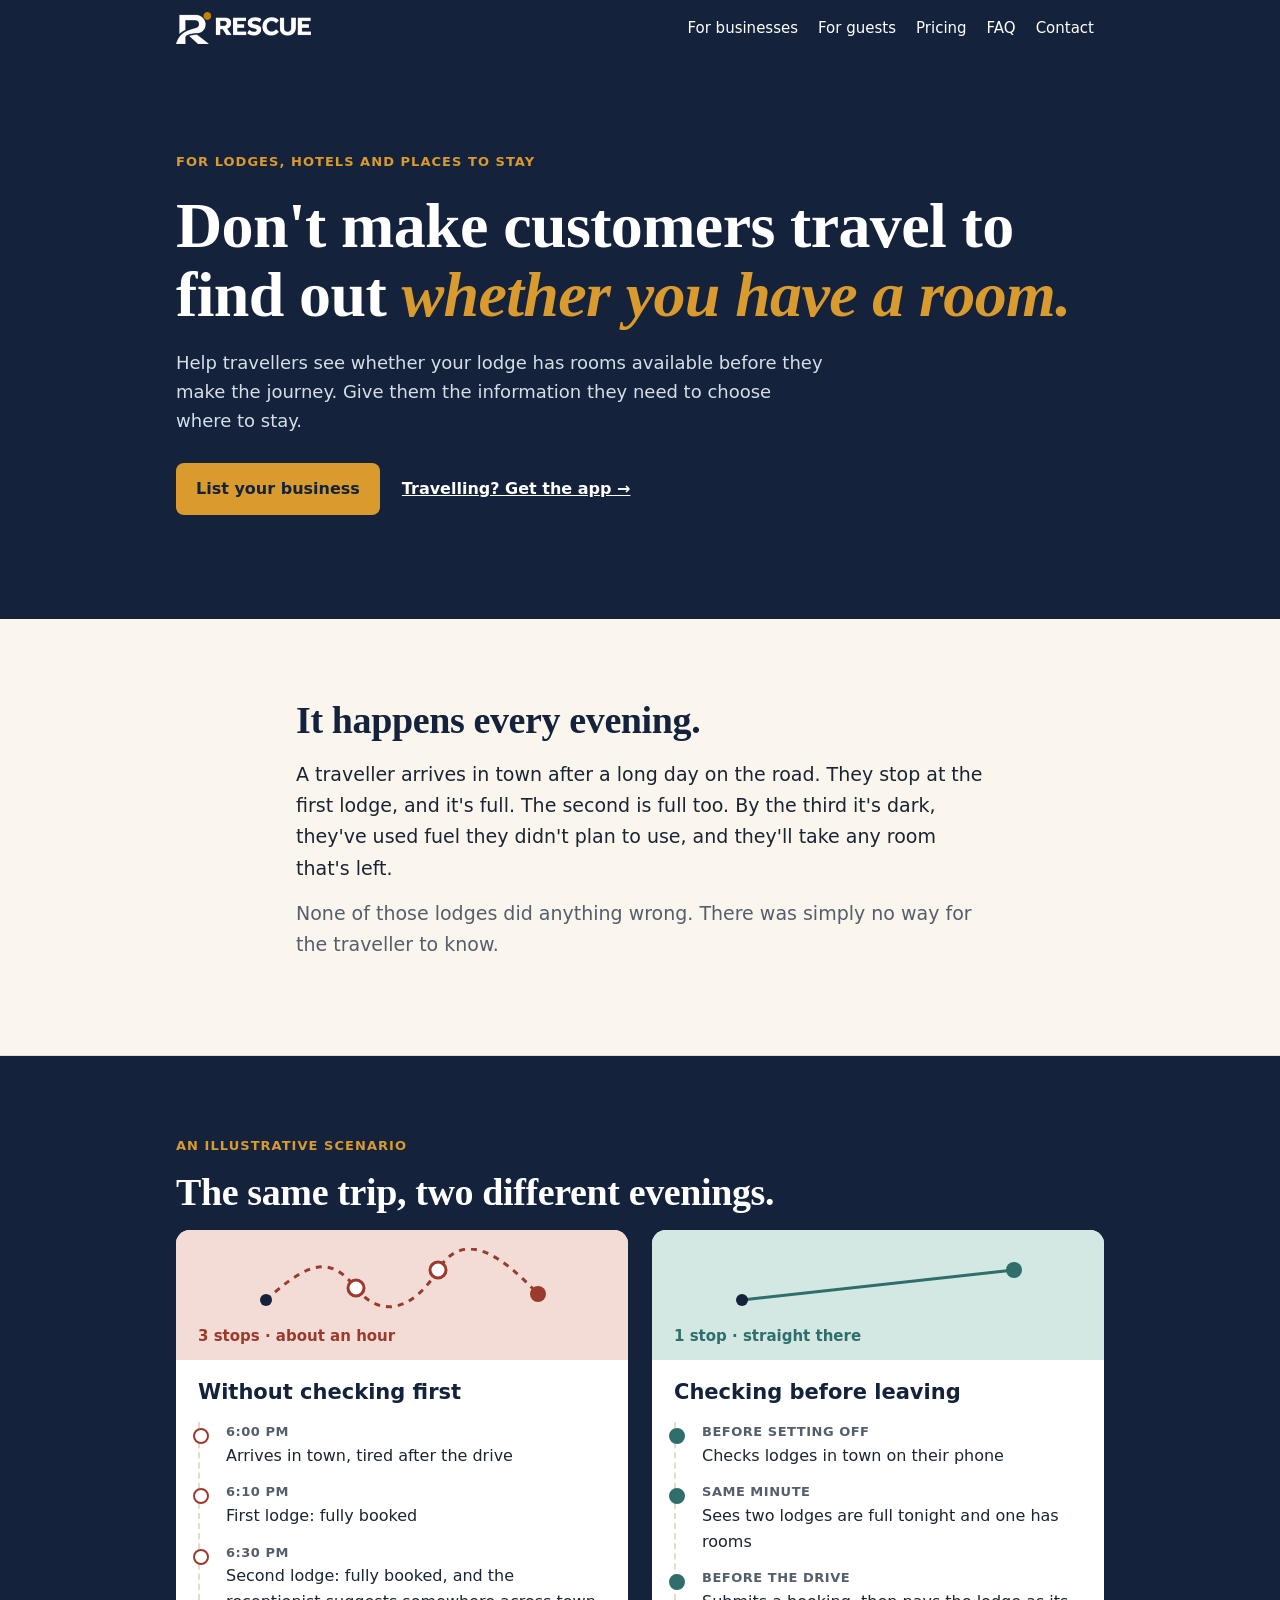
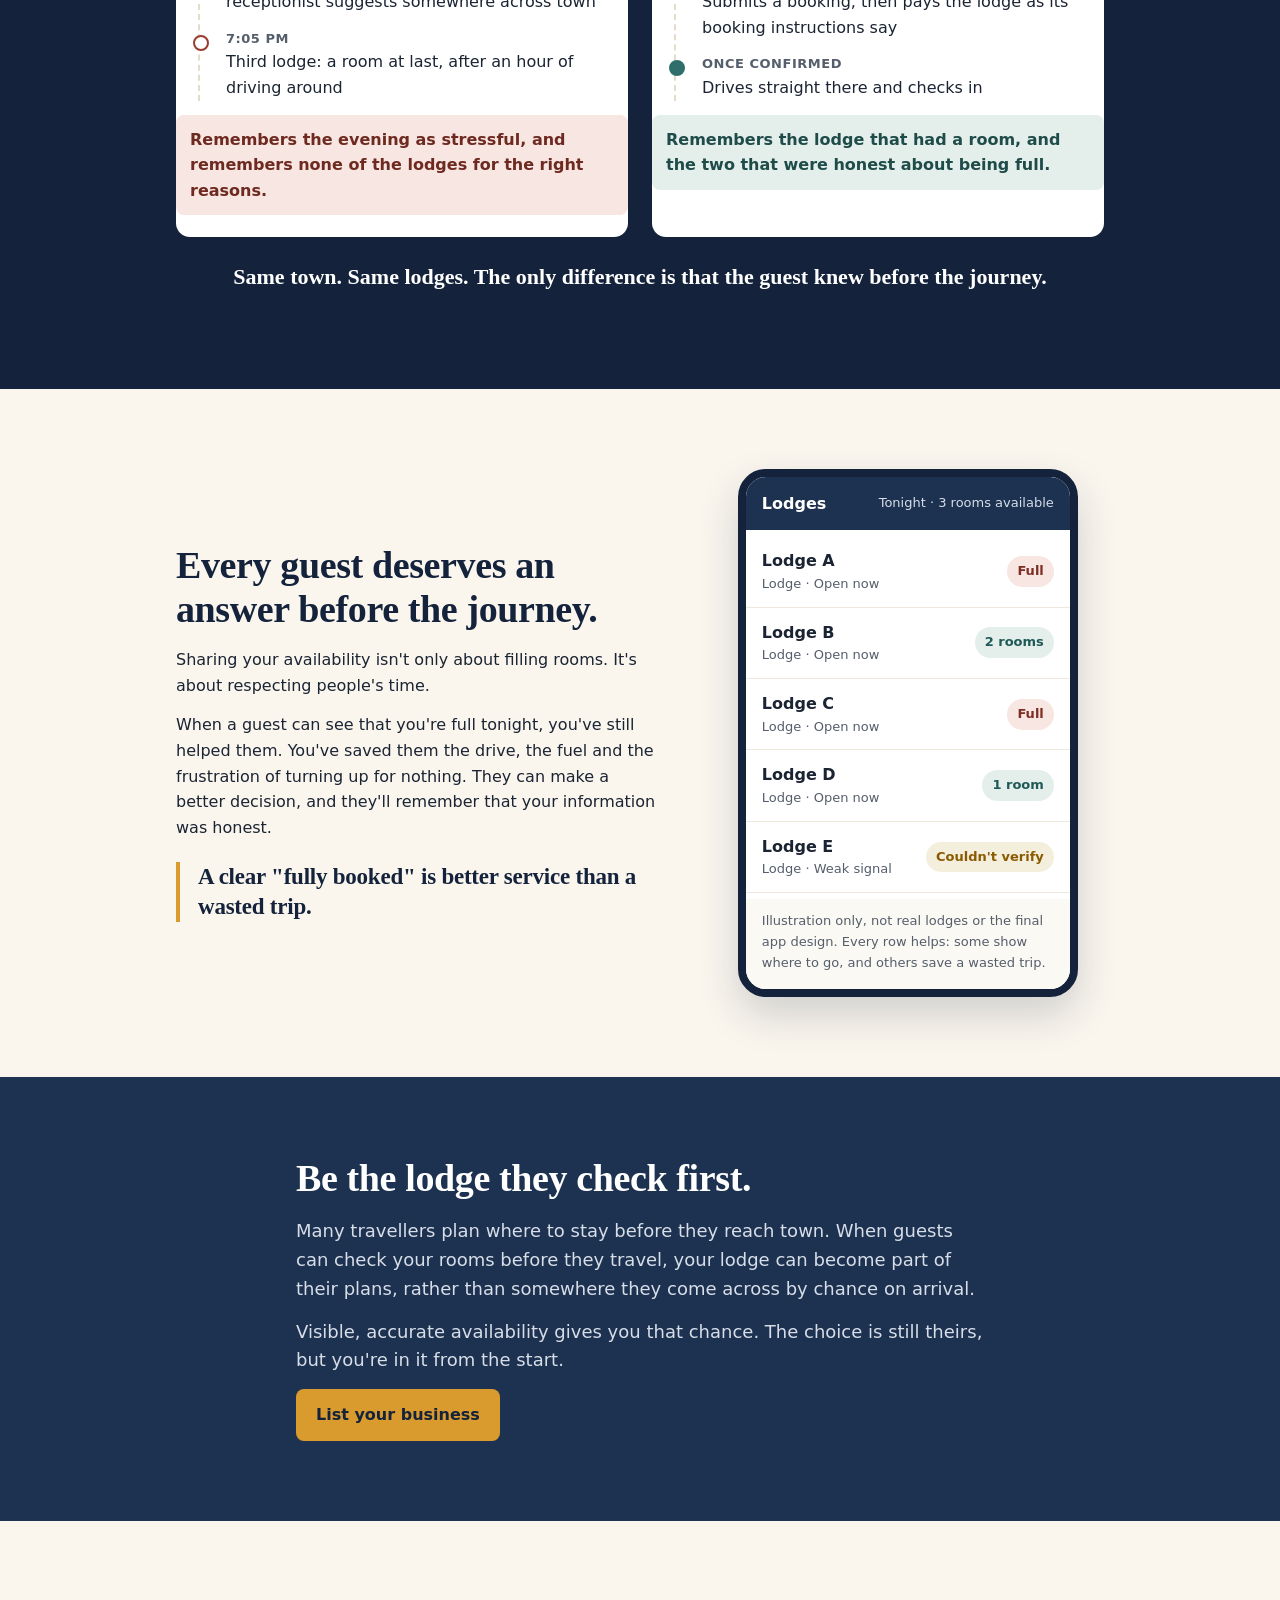
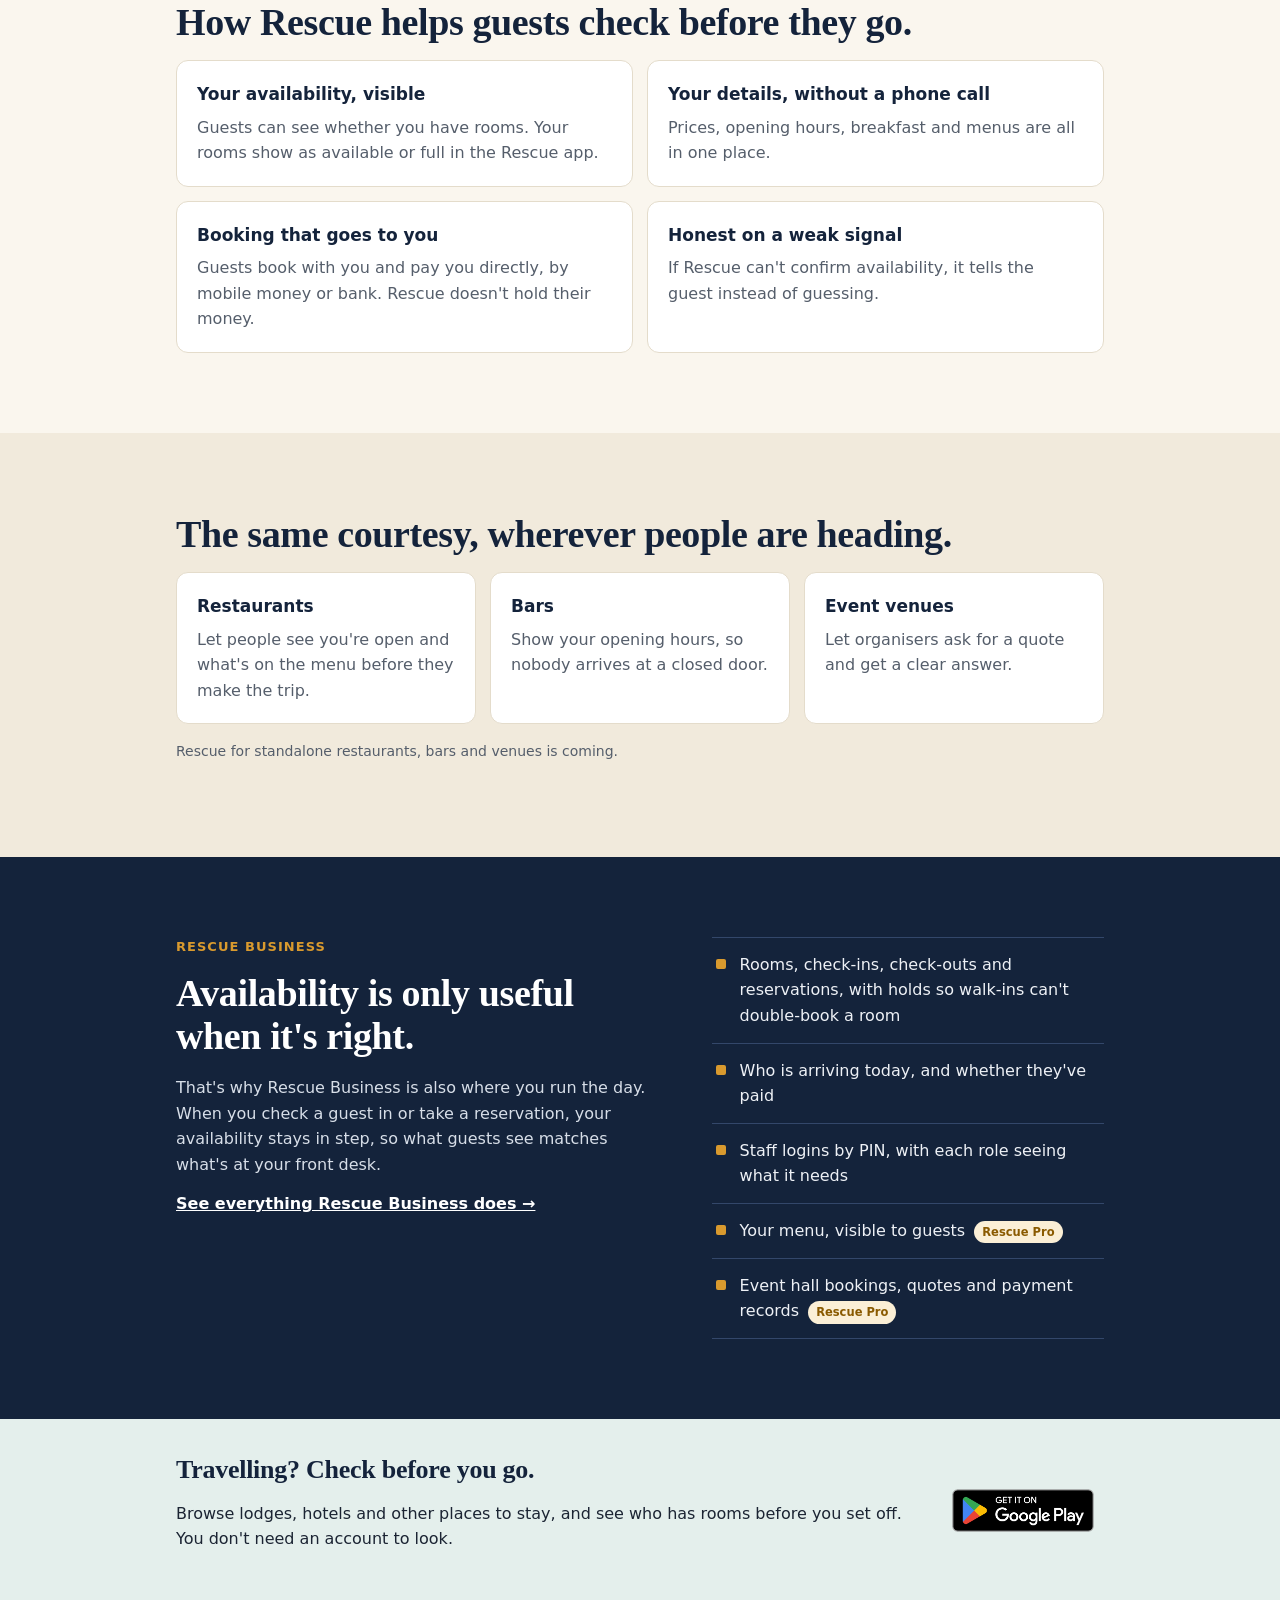
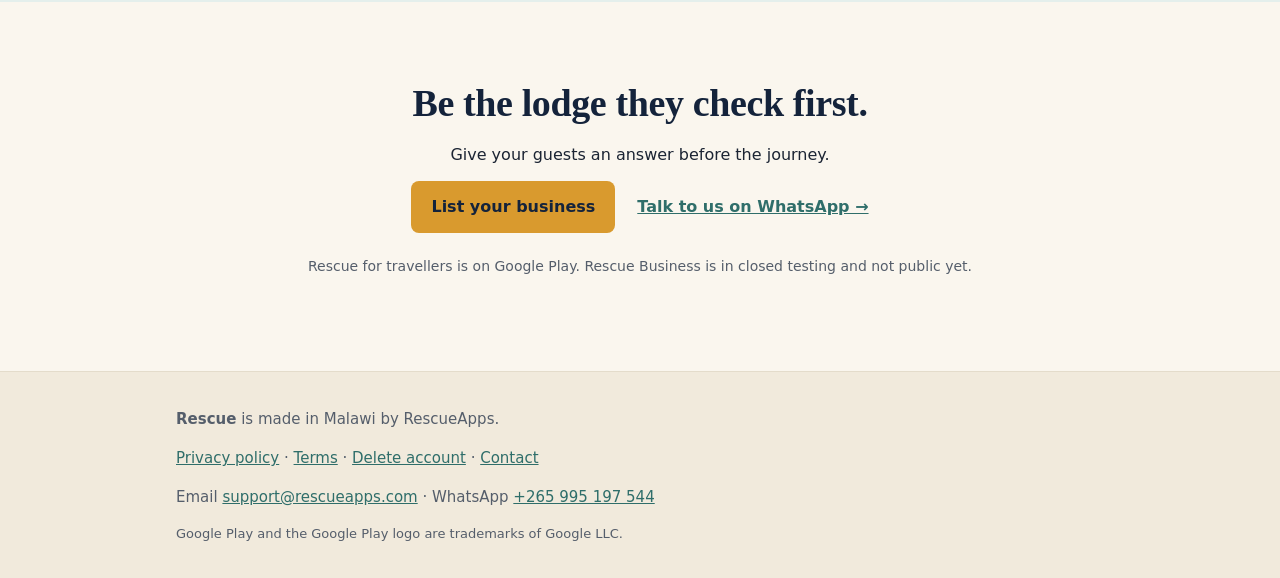
==== commit 4b07c66b: "Website: Rescue Guest is live on Google Play: official badge (home, guests, contact), FAQ 'Where can" ====
--- a/index.html
+++ b/index.html
@@ -17,7 +17,7 @@
 <link rel="apple-touch-icon" href="/assets/apple-touch-icon.png">
 <link rel="stylesheet" href="/assets/site.css">
 <link rel="stylesheet" href="/assets/home.css">
-<script type="application/ld+json">{"@context":"https://schema.org","@type":"Organization","name":"RescueApps","url":"https://rescueapps.com","email":"support@rescueapps.com","logo":"https://rescueapps.com/assets/logo.png","areaServed":["MW","ZM","ZW","MZ","TZ","UG","RW","BW"],"contactPoint":{"@type":"ContactPoint","contactType":"customer support","email":"support@rescueapps.com","telephone":"+265995197544","areaServed":["MW","ZM","ZW","MZ","TZ","UG","RW","BW"]}}</script><script type="application/ld+json">{"@context":"https://schema.org","@type":"SoftwareApplication","name":"Rescue","operatingSystem":"Android","applicationCategory":"TravelApplication","description":"Find places to stay, see live room availability and book before you travel.","offers":{"@type":"Offer","price":"0","priceCurrency":"MWK"},"publisher":{"@type":"Organization","name":"RescueApps"}}</script><script type="application/ld+json">{"@context":"https://schema.org","@type":"SoftwareApplication","name":"Rescue Business","operatingSystem":"Android","applicationCategory":"BusinessApplication","description":"Run rooms, reservations and front desk for lodges, hotels and other places to stay. Pro adds menus and event halls.","offers":[{"@type":"Offer","name":"Rescue Standard (Malawi)","price":"60000","priceCurrency":"MWK"},{"@type":"Offer","name":"Rescue Pro (Malawi)","price":"100000","priceCurrency":"MWK"},{"@type":"Offer","name":"Rescue Standard (outside Malawi)","price":"25","priceCurrency":"USD"},{"@type":"Offer","name":"Rescue Pro (outside Malawi)","price":"40","priceCurrency":"USD"}],"publisher":{"@type":"Organization","name":"RescueApps"}}</script>
+<script type="application/ld+json">{"@context":"https://schema.org","@type":"Organization","name":"RescueApps","url":"https://rescueapps.com","email":"support@rescueapps.com","logo":"https://rescueapps.com/assets/logo.png","areaServed":["MW","ZM","ZW","MZ","TZ","UG","RW","BW"],"contactPoint":{"@type":"ContactPoint","contactType":"customer support","email":"support@rescueapps.com","telephone":"+265995197544","areaServed":["MW","ZM","ZW","MZ","TZ","UG","RW","BW"]}}</script><script type="application/ld+json">{"@context":"https://schema.org","@type":"SoftwareApplication","name":"Rescue","operatingSystem":"Android","applicationCategory":"TravelApplication","description":"Find places to stay, see live room availability and book before you travel.","offers":{"@type":"Offer","price":"0","priceCurrency":"MWK"},"publisher":{"@type":"Organization","name":"RescueApps"}}</script><script type="application/ld+json">{"@context":"https://schema.org","@type":"SoftwareApplication","name":"Rescue Business","operatingSystem":"Android","applicationCategory":"BusinessApplication","description":"Run rooms, reservations and front desk for lodges, hotels and other places to stay. Pro adds menus and event halls.","offers":[{"@type":"Offer","name":"Rescue Standard (Malawi)","price":"80000","priceCurrency":"MWK"},{"@type":"Offer","name":"Rescue Pro (Malawi)","price":"160000","priceCurrency":"MWK"},{"@type":"Offer","name":"Rescue Standard (outside Malawi)","price":"35","priceCurrency":"USD"},{"@type":"Offer","name":"Rescue Pro (outside Malawi)","price":"60","priceCurrency":"USD"}],"publisher":{"@type":"Organization","name":"RescueApps"}}</script>
 </head>
 <body>
 <a class="skip" href="#main">Skip to content</a>
@@ -30,7 +30,7 @@
 <p class="x-eyebrow">For lodges, hotels and places to stay</p>
 <h1>Don't make customers travel to find out <em>whether you have a room.</em></h1>
 <p class="x-lead">Help travellers see whether your lodge has rooms available before they make the journey. Give them the information they need to choose where to stay.</p>
-<div class="x-ctas"><a class="xb" href="https://wa.me/265995197544?text=Hi%20Rescue%2C%20I%27d%20like%20to%20list%20my%20business.">List your business</a><a class="xl light" href="#travellers">Travelling? Get early access →</a></div>
+<div class="x-ctas"><a class="xb" href="https://wa.me/265995197544?text=Hi%20Rescue%2C%20I%27d%20like%20to%20list%20my%20business.">List your business</a><a class="xl light" href="#travellers">Travelling? Get the app →</a></div>
 </div></section>
 
 <section class="x-scene"><div class="wrap narrow">
@@ -124,20 +124,21 @@
 <section class="x-trav" id="travellers"><div class="wrap x-row">
 <div><h2>Travelling? Check before you go.</h2>
 <p>Browse lodges, hotels and other places to stay, and see who has rooms before you set off. You don't need an account to look.</p></div>
-<a class="xb ghost" href="https://wa.me/265995197544?text=Hi%20Rescue%2C%20please%20add%20me%20to%20early%20access%20for%20the%20guest%20app.">Get early access</a>
+<a class="gp" href="https://play.google.com/store/apps/details?id=com.rescue.app"><img src="/assets/google-play-badge.png" width="162" height="63" alt="Get it on Google Play"></a>
 </div></section>
 
 <section class="x-end"><div class="wrap narrow">
 <h2>Be the lodge they check first.</h2>
 <p>Give your guests an answer before the journey.</p>
 <div class="x-ctas"><a class="xb" href="https://wa.me/265995197544?text=Hi%20Rescue%2C%20I%27d%20like%20to%20list%20my%20business.">List your business</a><a class="xl light" href="https://wa.me/265995197544">Talk to us on WhatsApp →</a></div>
-<p class="x-status">Rescue is in testing now and coming to Google Play.</p>
+<p class="x-status">Rescue for travellers is on Google Play. Rescue Business is in closed testing and not public yet.</p>
 </div></section>
 </main>
 <footer class="foot"><div class="wrap">
 <p><strong>Rescue</strong> is made in Malawi by RescueApps.</p>
 <p><a href="/privacy-policy">Privacy policy</a> · <a href="/terms/">Terms</a> · <a href="/delete-account">Delete account</a> · <a href="/contact/">Contact</a></p>
 <p>Email <a href="mailto:support@rescueapps.com">support@rescueapps.com</a> · WhatsApp <a href="https://wa.me/265995197544">+265 995 197 544</a></p>
+<p class="foot-legal">Google Play and the Google Play logo are trademarks of Google LLC.</p>
 </div></footer>
 </body>
 </html>
--- a/assets/site.css
+++ b/assets/site.css
@@ -44,3 +44,5 @@
 .prose{max-width:760px}
 .foot{margin-top:40px;background:#fff;border-top:1px solid var(--border);padding:20px 0;font-size:15px;color:var(--muted)}
 main section.wrap .btn.alt,.panel .btn.alt{background:var(--dark);color:#fff}
+.gp{display:inline-block;line-height:0}.gp img{display:block;width:162px;max-width:100%;height:auto}
+.foot-legal{font-size:13px}
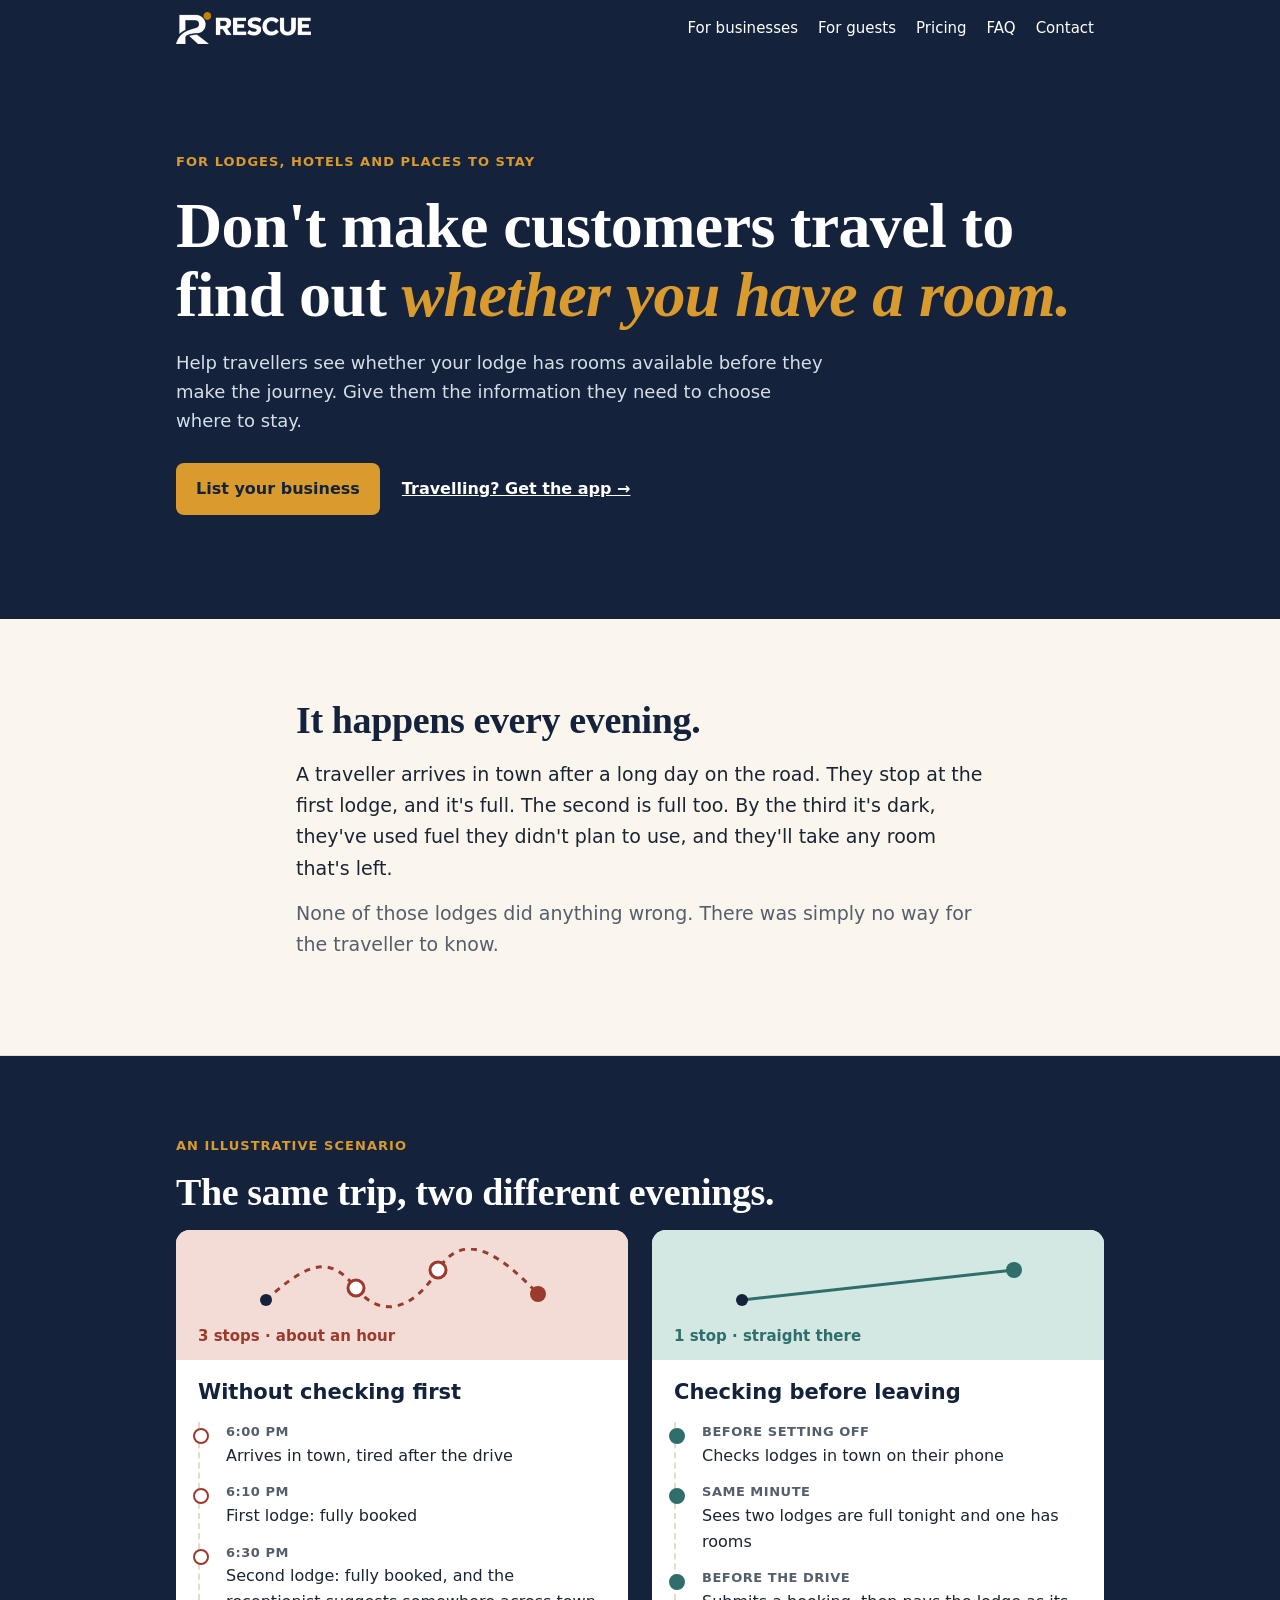
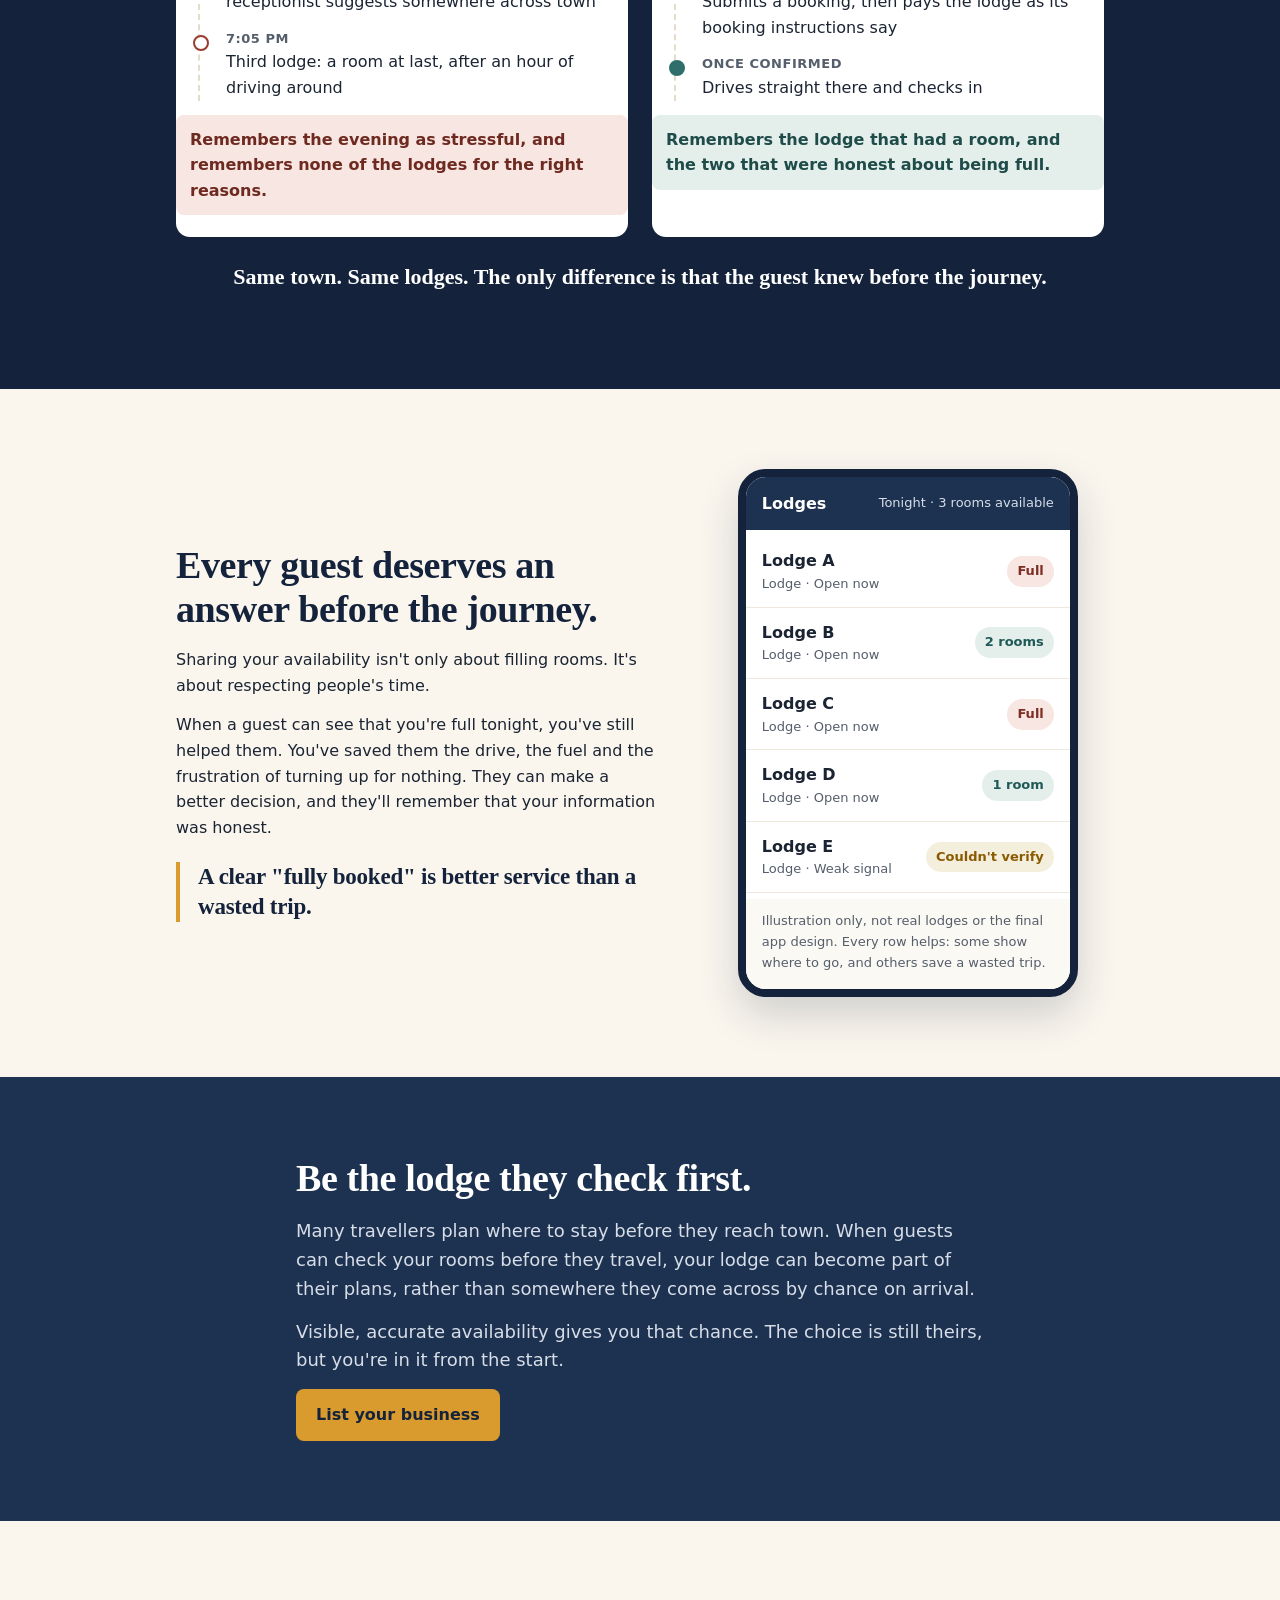
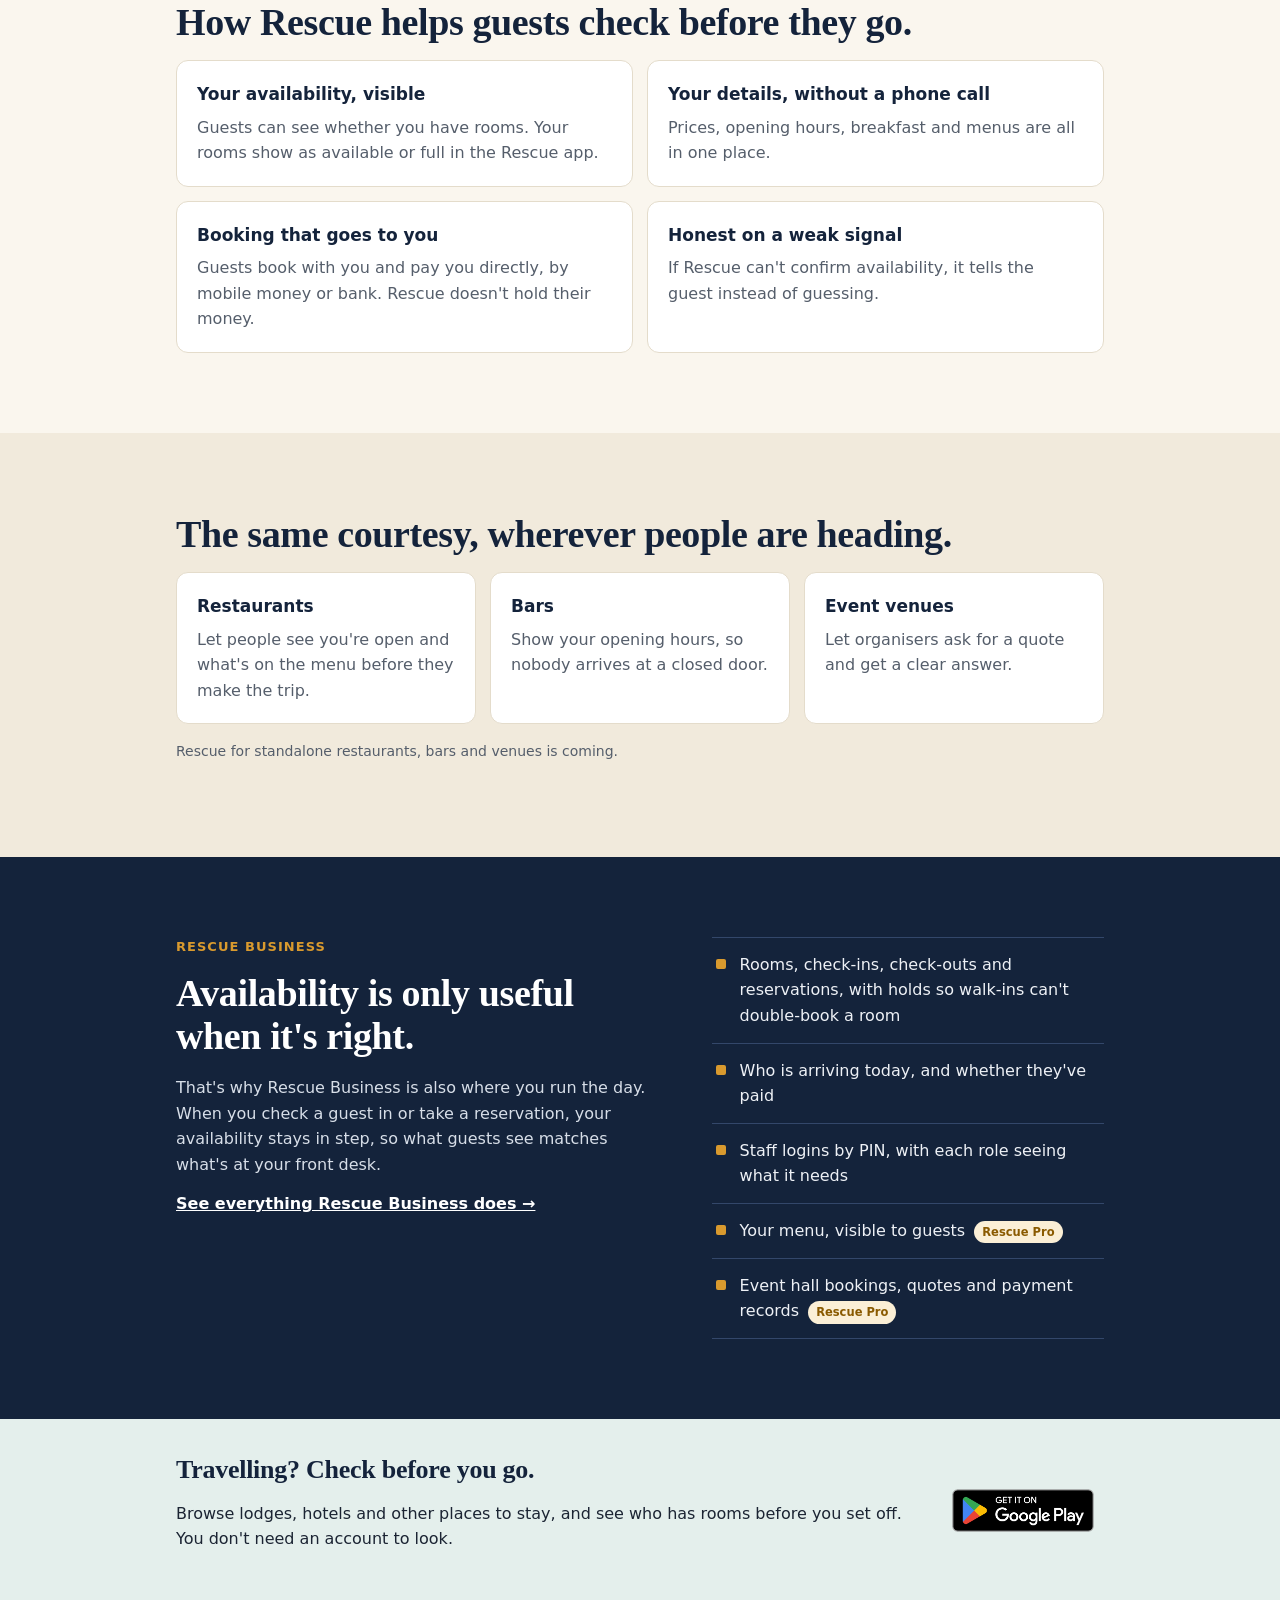
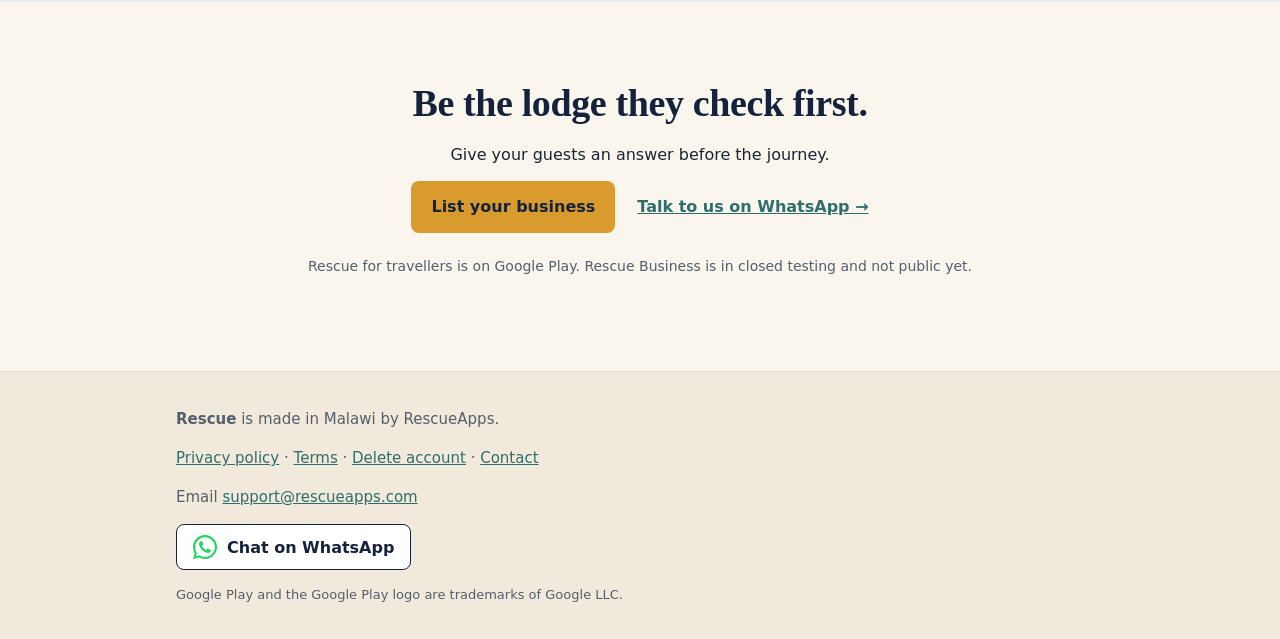
==== commit 070ef6fd: "Website: replace the visible WhatsApp number with an official 'Chat on WhatsApp' button (WhatsApp gl" ====
--- a/index.html
+++ b/index.html
@@ -137,7 +137,8 @@
 <footer class="foot"><div class="wrap">
 <p><strong>Rescue</strong> is made in Malawi by RescueApps.</p>
 <p><a href="/privacy-policy">Privacy policy</a> · <a href="/terms/">Terms</a> · <a href="/delete-account">Delete account</a> · <a href="/contact/">Contact</a></p>
-<p>Email <a href="mailto:support@rescueapps.com">support@rescueapps.com</a> · WhatsApp <a href="https://wa.me/265995197544">+265 995 197 544</a></p>
+<p>Email <a href="mailto:support@rescueapps.com">support@rescueapps.com</a></p>
+<p><a class="wa" href="https://wa.me/265995197544" rel="noopener"><img src="/assets/whatsapp-glyph.svg" alt="" width="24" height="24"><span>Chat on WhatsApp</span></a></p>
 <p class="foot-legal">Google Play and the Google Play logo are trademarks of Google LLC.</p>
 </div></footer>
 </body>
--- a/assets/site.css
+++ b/assets/site.css
@@ -46,3 +46,6 @@
 main section.wrap .btn.alt,.panel .btn.alt{background:var(--dark);color:#fff}
 .gp{display:inline-block;line-height:0}.gp img{display:block;width:162px;max-width:100%;height:auto}
 .foot-legal{font-size:13px}
+a.wa{display:inline-flex;align-items:center;gap:10px;background:#fff;color:#14233B;border:1.5px solid #14233B;border-radius:8px;padding:9px 16px;min-height:46px;font-size:16px;font-weight:700;line-height:1.2;text-decoration:none}
+a.wa img{display:block;flex:none;width:24px;height:24px}
+a.wa:hover{background:#F1EADC}a.wa:focus-visible{outline:3px solid #D99A2E;outline-offset:2px}
